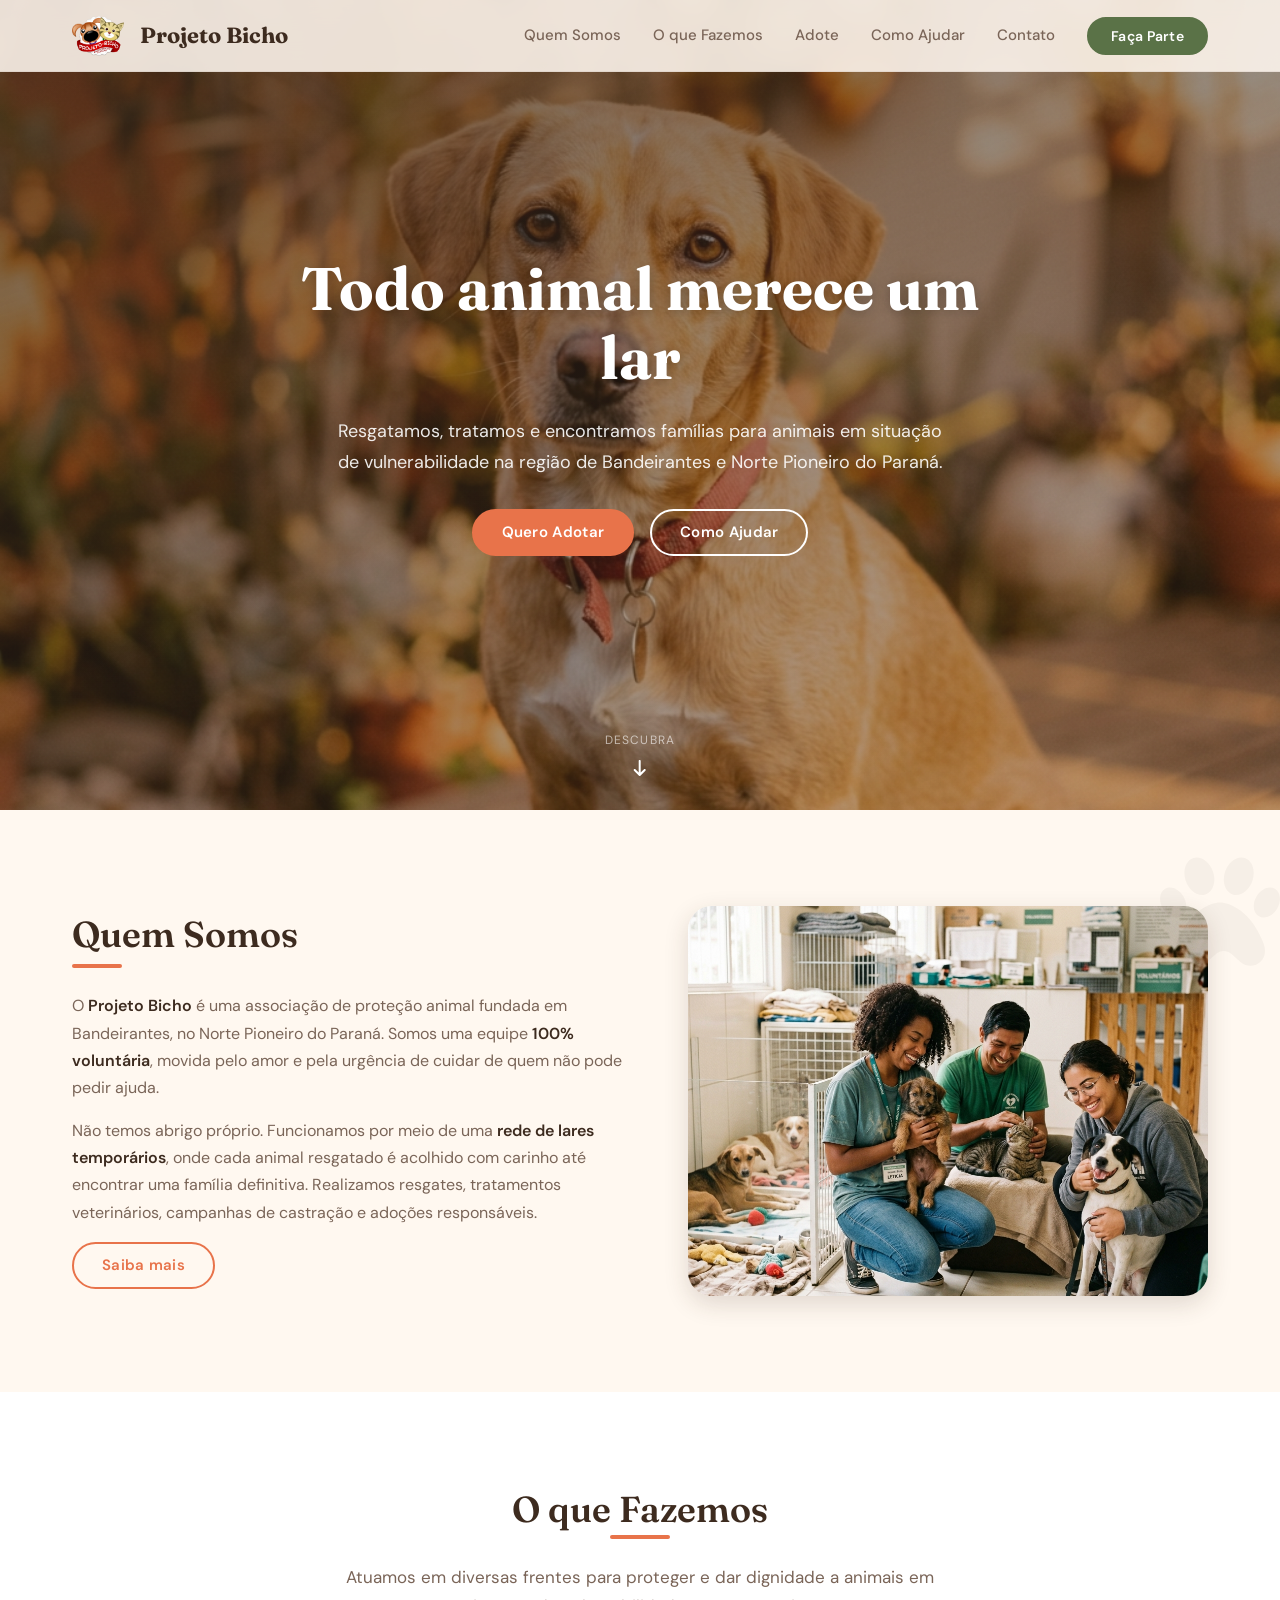
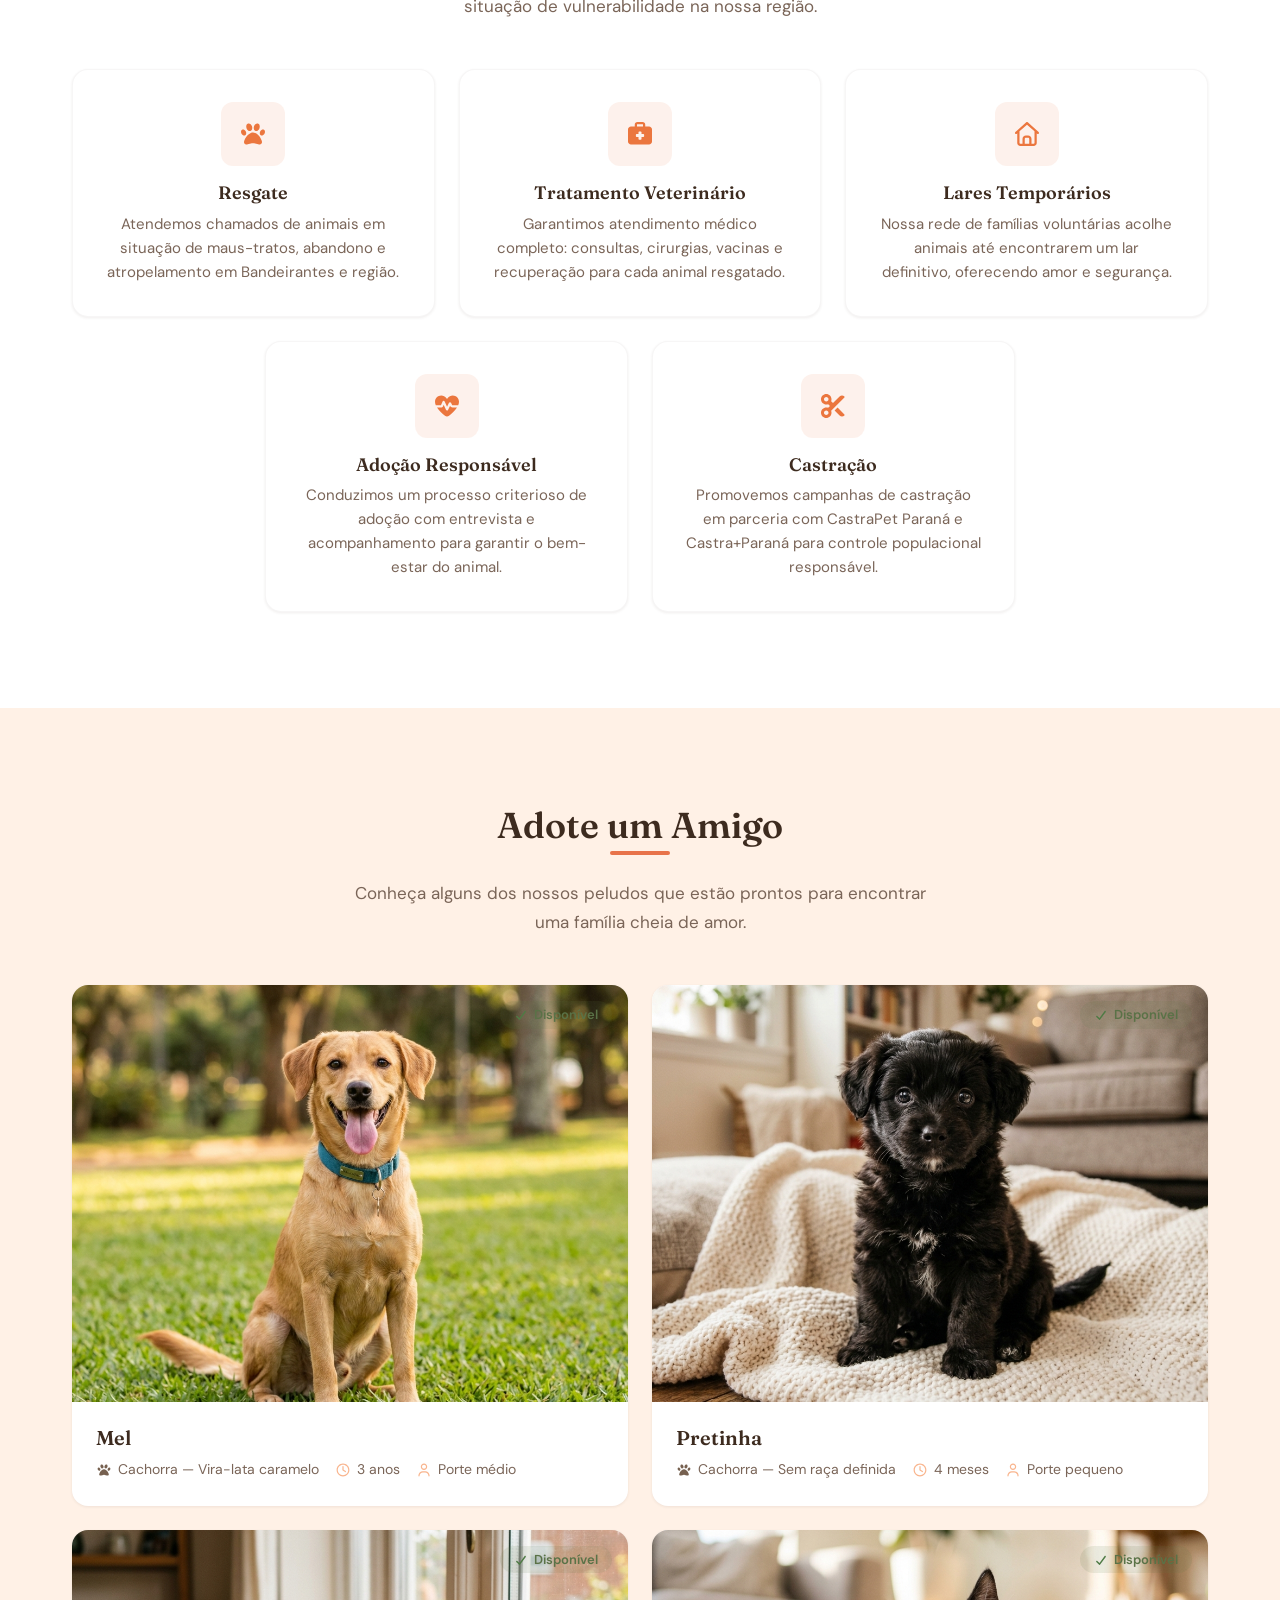
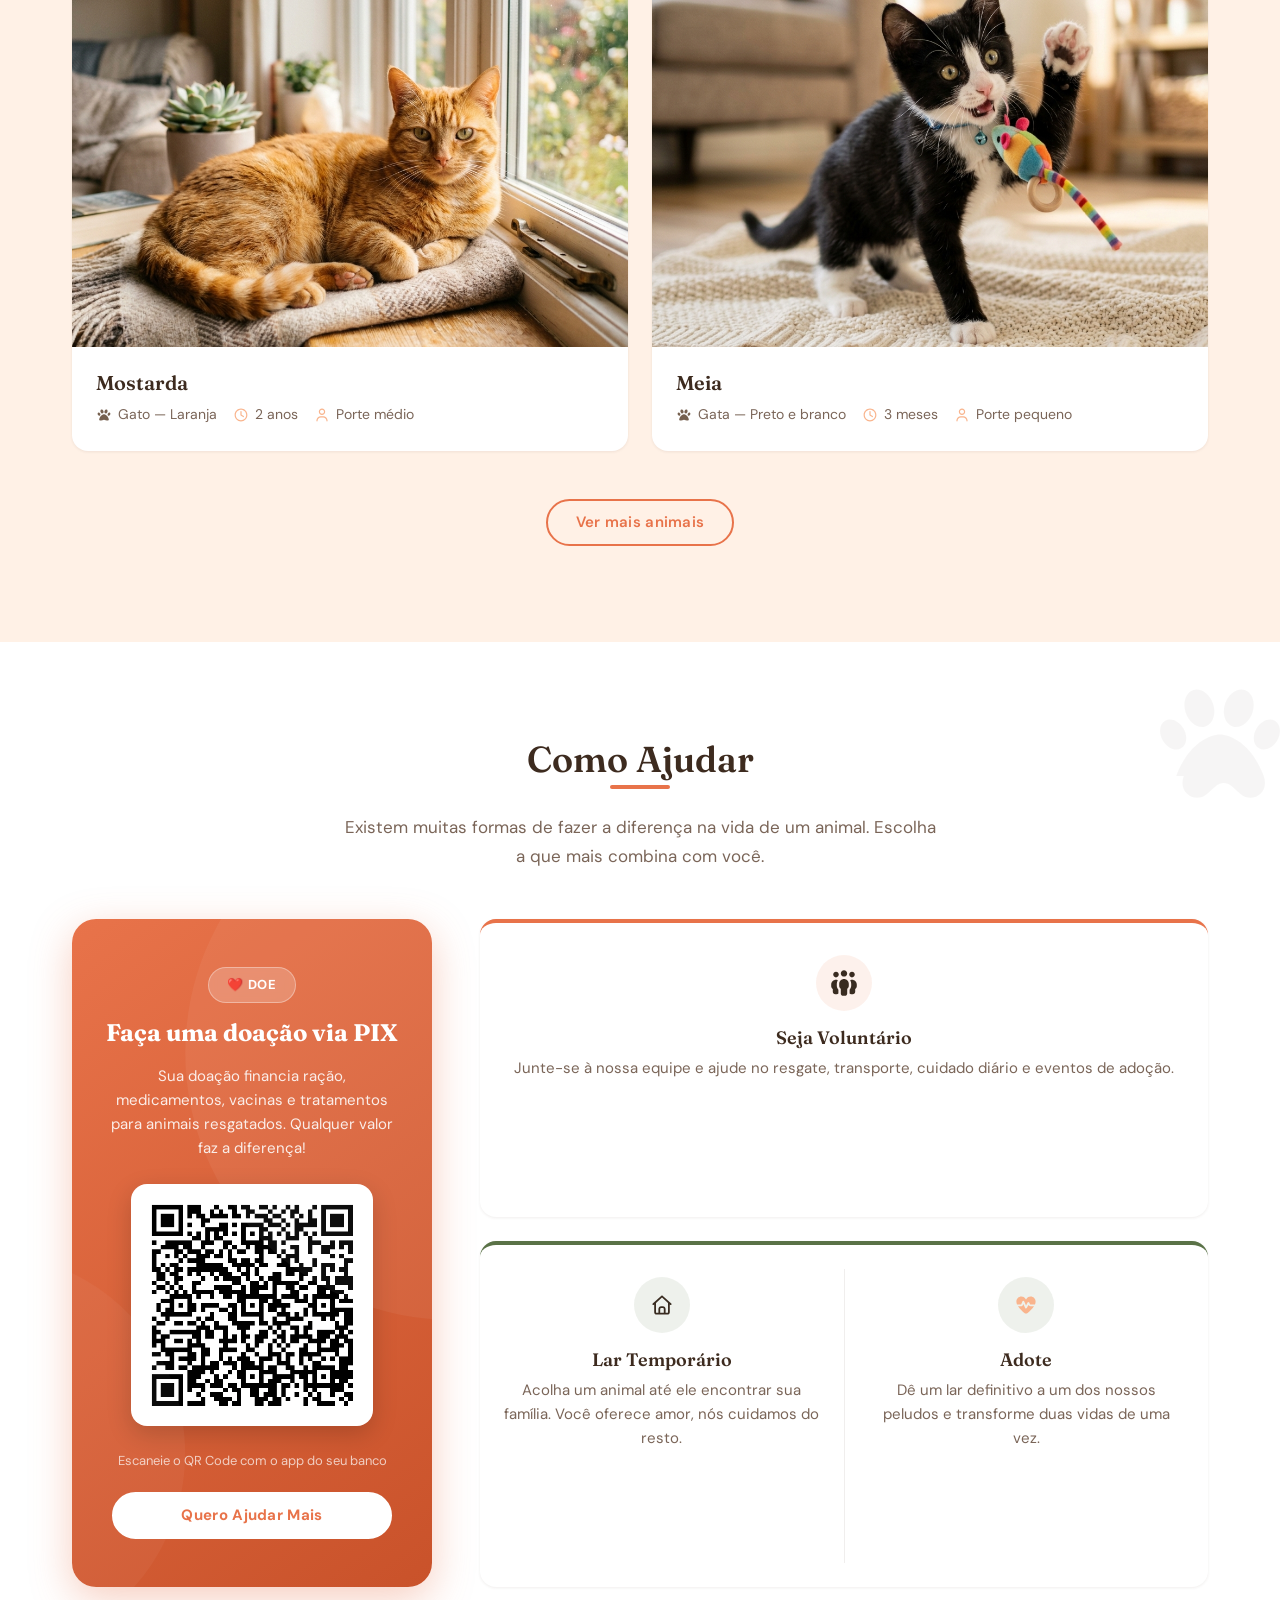
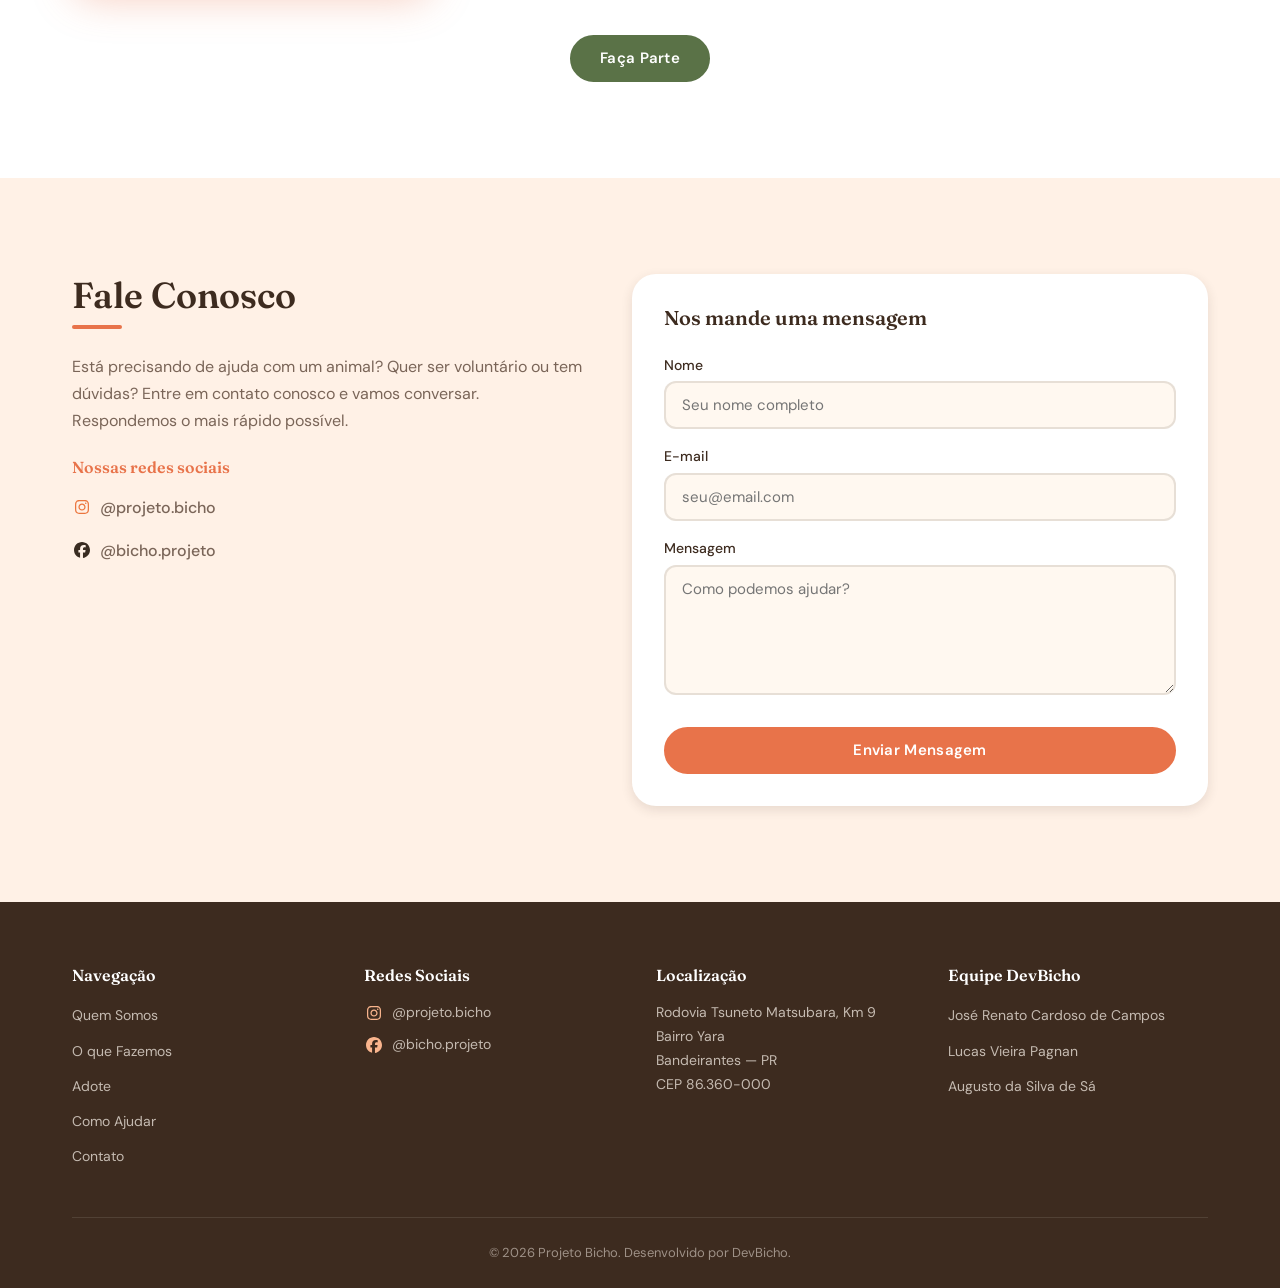
==== index.html @ 3f0e8867 "Subindo o projeto realizado no github pages" ====
<!DOCTYPE html>
<html lang="pt-BR">

<head>
  <meta charset="UTF-8">
  <meta name="viewport" content="width=device-width, initial-scale=1.0">
  <meta name="description"
    content="Projeto Bicho — ONG de proteção animal em Bandeirantes/PR. Resgatamos, tratamos e encontramos lares para animais em situação de vulnerabilidade.">
  <meta name="author" content="DevBicho">
  <meta name="theme-color" content="#E8734A">
  <title>Projeto Bicho — Proteção Animal em Bandeirantes/PR</title>
  <link rel="stylesheet" href="style.css">
</head>

<body>

  <!-- ============================================================
       NAVBAR
       ============================================================ -->
  <header class="navbar" role="banner">
    <div class="container">
      <a href="index.html" class="navbar-logo" aria-label="Projeto Bicho — Página Inicial">
        <img src="img/logoprojbicho.png" alt="Logo Projeto Bicho" style="height: 40px; width: auto; margin-right: 8px;">
        Projeto Bicho
      </a>

      <input type="checkbox" id="nav-toggle" class="navbar-botao-mobile sr-only" aria-label="Abrir menu de navegação">
      <label for="nav-toggle" class="navbar-menu-hamburguer" aria-label="Menu" role="button">
        <span></span>
        <span></span>
        <span></span>
      </label>

      <label for="nav-toggle" class="navbar-fundo-escuro" aria-hidden="true"></label>

      <nav class="navbar-menu" role="navigation" aria-label="Navegação principal">
        <a href="#quem-somos" class="navbar-link">Quem Somos</a>
        <a href="#servicos" class="navbar-link">O que Fazemos</a>
        <a href="#adote" class="navbar-link">Adote</a>
        <a href="#como-ajudar" class="navbar-link">Como Ajudar</a>
        <a href="#contato" class="navbar-link">Contato</a>
        <a href="cadastro.html" class="btn btn--accent navbar-cta">Faça Parte</a>
      </nav>
    </div>
  </header>


  <main>

    <!-- ============================================================
         HERO
         ============================================================ -->
    <section class="hero" aria-label="Apresentação principal">
      <div class="hero-conteudo">
        <h1 class="hero-titulo">Todo animal merece um lar</h1>
        <p class="hero-subtitulo">
          Resgatamos, tratamos e encontramos famílias para animais em situação de vulnerabilidade na região de
          Bandeirantes e Norte Pioneiro do Paraná.
        </p>
        <div class="hero-acoes">
          <a href="#adote" class="btn btn--primary">Quero Adotar</a>
          <a href="#como-ajudar" class="btn btn--outline">Como Ajudar</a>
        </div>
      </div>

      <div class="hero-dica-rolagem" aria-hidden="true">
        <span>Descubra</span>
        <img src="img/icons/arrow-down-solid-full.svg" alt="" class="svg-icon svg-white" aria-hidden="true"
          style="width: 20px; height: 20px;">
      </div>
    </section>


    <!-- ============================================================
         QUEM SOMOS
         ============================================================ -->
    <section id="quem-somos" class="section section--paw-bg">
      <div class="container">
        <div class="quem-somos-grid">
          <div class="quem-somos-texto">
            <h2>Quem Somos</h2>
            <p>
              O <strong>Projeto Bicho</strong> é uma associação de proteção animal fundada em Bandeirantes, no Norte
              Pioneiro do Paraná. Somos uma equipe <strong>100% voluntária</strong>, movida pelo amor e pela urgência de
              cuidar de quem não pode pedir ajuda.
            </p>
            <p>
              Não temos abrigo próprio. Funcionamos por meio de uma <strong>rede de lares temporários</strong>, onde
              cada animal resgatado é acolhido com carinho até encontrar uma família definitiva. Realizamos resgates,
              tratamentos veterinários, campanhas de castração e adoções responsáveis.
            </p>
            <a href="#servicos" class="btn btn--secondary">Saiba mais</a>
          </div>
          <figure class="quem-somos-imagem">
            <img src="img/about.png"
              alt="Voluntários do Projeto Bicho cuidando de animais resgatados em Bandeirantes, Paraná">
          </figure>
        </div>
      </div>
    </section>


    <!-- ============================================================
         O QUE FAZEMOS (SERVIÇOS)
         ============================================================ -->
    <section id="servicos" class="section" style="background: var(--color-surface);">
      <div class="container">
        <div class="section-cabecalho">
          <h2 class="section-titulo">O que Fazemos</h2>
          <p class="section-subtitulo">
            Atuamos em diversas frentes para proteger e dar dignidade a animais em situação de vulnerabilidade na nossa
            região.
          </p>
        </div>

        <div class="servicos-grid">

          <article class="card-servico">
            <div class="card-servico-icone">
              <img src="img/icons/paw-solid-full.svg" alt="" class="svg-icon svg-primary" aria-hidden="true"
                style="width: 30px; height: 30px;">
            </div>
            <h3 class="card-servico-titulo">Resgate</h3>
            <p class="card-servico-descricao">
              Atendemos chamados de animais em situação de maus-tratos, abandono e atropelamento em Bandeirantes e
              região.
            </p>
          </article>

          <article class="card-servico">
            <div class="card-servico-icone">
              <img src="img/icons/briefcase-medical-solid-full.svg" alt="" class="svg-icon svg-primary"
                aria-hidden="true" style="width: 30px; height: 30px;">
            </div>
            <h3 class="card-servico-titulo">Tratamento Veterinário</h3>
            <p class="card-servico-descricao">
              Garantimos atendimento médico completo: consultas, cirurgias, vacinas e recuperação para cada animal
              resgatado.
            </p>
          </article>

          <article class="card-servico">
            <div class="card-servico-icone">
              <img src="img/icons/house-regular-full.svg" alt="" class="svg-icon svg-primary" aria-hidden="true"
                style="width: 30px; height: 30px;">
            </div>
            <h3 class="card-servico-titulo">Lares Temporários</h3>
            <p class="card-servico-descricao">
              Nossa rede de famílias voluntárias acolhe animais até encontrarem um lar definitivo, oferecendo amor e
              segurança.
            </p>
          </article>

          <article class="card-servico">
            <div class="card-servico-icone">
              <img src="img/icons/heart-pulse-solid-full.svg" alt="" class="svg-icon svg-primary" aria-hidden="true"
                style="width: 30px; height: 30px;">
            </div>
            <h3 class="card-servico-titulo">Adoção Responsável</h3>
            <p class="card-servico-descricao">
              Conduzimos um processo criterioso de adoção com entrevista e acompanhamento para garantir o bem-estar do
              animal.
            </p>
          </article>

          <article class="card-servico">
            <div class="card-servico-icone">
              <img src="img/icons/scissors-solid-full.svg" alt="" class="svg-icon svg-primary" aria-hidden="true"
                style="width: 30px; height: 30px;">
            </div>
            <h3 class="card-servico-titulo">Castração</h3>
            <p class="card-servico-descricao">
              Promovemos campanhas de castração em parceria com CastraPet Paraná e Castra+Paraná para controle
              populacional responsável.
            </p>
          </article>

        </div>
      </div>
    </section>


    <!-- ============================================================
         ADOTE (ANIMAIS PARA ADOÇÃO)
         ============================================================ -->
    <section id="adote" class="section section--alt">
      <div class="container">
        <div class="section-cabecalho">
          <h2 class="section-titulo">Adote um Amigo</h2>
          <p class="section-subtitulo">
            Conheça alguns dos nossos peludos que estão prontos para encontrar uma família cheia de amor.
          </p>
        </div>

        <div class="adocao-grid">

          <article class="card-animal">
            <div class="card-animal-imagem">
              <img src="img/animals/dog-1.png"
                alt="Mel, cachorra vira-lata caramelo de porte médio, sorridente e acolhedora">
              <span class="badge badge--success card-animal-badge">
                <img src="img/icons/check-solid-full.svg" alt="" class="svg-icon svg-success" aria-hidden="true"
                  style="width: 14px; height: 14px;">
                Disponível
              </span>
            </div>
            <div class="card-animal-informacoes">
              <h3 class="card-animal-nome">Mel</h3>
              <div class="card-animal-detalhes">
                <span class="card-animal-detalhe">
                  <img src="img/icons/paw-solid-full.svg" alt="" class="svg-icon svg-muted" aria-hidden="true"
                    style="width: 16px; height: 16px;">
                  Cachorra — Vira-lata caramelo
                </span>
                <span class="card-animal-detalhe">
                  <img src="img/icons/clock-regular-full.svg" alt="" class="svg-icon svg-primary-light"
                    aria-hidden="true" style="width: 16px; height: 16px;">
                  3 anos
                </span>
                <span class="card-animal-detalhe">
                  <img src="img/icons/user-regular-full.svg" alt="" class="svg-icon svg-primary-light"
                    aria-hidden="true" style="width: 16px; height: 16px;">
                  Porte médio
                </span>
              </div>
            </div>
          </article>

          <article class="card-animal">
            <div class="card-animal-imagem">
              <img src="img/animals/dog-2.png"
                alt="Pretinha, cachorra filhote de 4 meses, pelagem escura, porte pequeno">
              <span class="badge badge--success card-animal-badge">
                <img src="img/icons/check-solid-full.svg" alt="" class="svg-icon svg-success" aria-hidden="true"
                  style="width: 14px; height: 14px;">
                Disponível
              </span>
            </div>
            <div class="card-animal-informacoes">
              <h3 class="card-animal-nome">Pretinha</h3>
              <div class="card-animal-detalhes">
                <span class="card-animal-detalhe">
                  <img src="img/icons/paw-solid-full.svg" alt="" class="svg-icon svg-muted" aria-hidden="true"
                    style="width: 16px; height: 16px;">
                  Cachorra — Sem raça definida
                </span>
                <span class="card-animal-detalhe">
                  <img src="img/icons/clock-regular-full.svg" alt="" class="svg-icon svg-primary-light"
                    aria-hidden="true" style="width: 16px; height: 16px;">
                  4 meses
                </span>
                <span class="card-animal-detalhe">
                  <img src="img/icons/user-regular-full.svg" alt="" class="svg-icon svg-primary-light"
                    aria-hidden="true" style="width: 16px; height: 16px;">
                  Porte pequeno
                </span>
              </div>
            </div>
          </article>

          <article class="card-animal">
            <div class="card-animal-imagem">
              <img src="img/animals/cat-1.png" alt="Mostarda, gato laranja adulto de 2 anos, relaxado e dócil">
              <span class="badge badge--success card-animal-badge">
                <img src="img/icons/check-solid-full.svg" alt="" class="svg-icon svg-success" aria-hidden="true"
                  style="width: 14px; height: 14px;">
                Disponível
              </span>
            </div>
            <div class="card-animal-informacoes">
              <h3 class="card-animal-nome">Mostarda</h3>
              <div class="card-animal-detalhes">
                <span class="card-animal-detalhe">
                  <img src="img/icons/paw-solid-full.svg" alt="" class="svg-icon svg-muted" aria-hidden="true"
                    style="width: 16px; height: 16px;">
                  Gato — Laranja
                </span>
                <span class="card-animal-detalhe">
                  <img src="img/icons/clock-regular-full.svg" alt="" class="svg-icon svg-primary-light"
                    aria-hidden="true" style="width: 16px; height: 16px;">
                  2 anos
                </span>
                <span class="card-animal-detalhe">
                  <img src="img/icons/user-regular-full.svg" alt="" class="svg-icon svg-primary-light"
                    aria-hidden="true" style="width: 16px; height: 16px;">
                  Porte médio
                </span>
              </div>
            </div>
          </article>

          <article class="card-animal">
            <div class="card-animal-imagem">
              <img src="img/animals/cat-2.png" alt="Meia, gatinha filhote preto e branco de 3 meses, pequena e curiosa">
              <span class="badge badge--success card-animal-badge">
                <img src="img/icons/check-solid-full.svg" alt="" class="svg-icon svg-success" aria-hidden="true"
                  style="width: 14px; height: 14px;">
                Disponível
              </span>
            </div>
            <div class="card-animal-informacoes">
              <h3 class="card-animal-nome">Meia</h3>
              <div class="card-animal-detalhes">
                <span class="card-animal-detalhe">
                  <img src="img/icons/paw-solid-full.svg" alt="" class="svg-icon svg-muted" aria-hidden="true"
                    style="width: 16px; height: 16px;">
                  Gata — Preto e branco
                </span>
                <span class="card-animal-detalhe">
                  <img src="img/icons/clock-regular-full.svg" alt="" class="svg-icon svg-primary-light"
                    aria-hidden="true" style="width: 16px; height: 16px;">
                  3 meses
                </span>
                <span class="card-animal-detalhe">
                  <img src="img/icons/user-regular-full.svg" alt="" class="svg-icon svg-primary-light"
                    aria-hidden="true" style="width: 16px; height: 16px;">
                  Porte pequeno
                </span>
              </div>
            </div>
          </article>

        </div>

        <div class="adocao-cta">
          <a href="#" class="btn btn--secondary">Ver mais animais</a>
        </div>
      </div>
    </section>


    <!-- ============================================================
         COMO AJUDAR
         ============================================================ -->
    <section id="como-ajudar" class="section section--paw-bg" style="background: var(--color-surface);">
      <div class="container">
        <div class="section-cabecalho">
          <h2 class="section-titulo">Como Ajudar</h2>
          <p class="section-subtitulo">
            Existem muitas formas de fazer a diferença na vida de um animal. Escolha a que mais combina com você.
          </p>
        </div>

        <div class="ajuda-layout">

          <!-- DESTAQUE: Doe via PIX -->
          <aside class="ajuda-doacao">
            <div class="ajuda-doacao-badge">❤️ Doe</div>
            <h3 class="ajuda-doacao-titulo">Faça uma doação via PIX</h3>
            <p class="ajuda-doacao-descricao">
              Sua doação financia ração, medicamentos, vacinas e tratamentos para animais resgatados. Qualquer valor faz
              a diferença!
            </p>
            <div class="ajuda-doacao-qr">
              <img src="img/PIX-ProjBicho.png" alt="QR Code PIX Projeto Bicho — escaneie para doar" loading="lazy">
            </div>
            <p class="ajuda-doacao-dica">Escaneie o QR Code com o app do seu banco</p>
            <a href="cadastro.html" class="btn btn--primary ajuda-doacao-btn">Quero Ajudar Mais</a>
          </aside>

          <div class="ajuda-cards">

            <article class="card-ajuda">
              <div class="card-ajuda-icone">
                <img src="img/icons/people-group-solid-full.svg" alt="" class="svg-icon svg-text" aria-hidden="true"
                  style="width: 32px; height: 32px;">
              </div>
              <h3 class="card-ajuda-titulo">Seja Voluntário</h3>
              <p class="card-ajuda-descricao">
                Junte-se à nossa equipe e ajude no resgate, transporte, cuidado diário e eventos de adoção.
              </p>
            </article>

            <article class="card-ajuda card-ajuda--dividido">
              <div class="card-ajuda-item-dividido">
                <div class="card-ajuda-icone card-ajuda-icone--sm">
                  <img src="img/icons/house-regular-full.svg" alt="" class="svg-icon svg-text" aria-hidden="true"
                    style="width: 24px; height: 24px;">
                </div>
                <h3 class="card-ajuda-titulo">Lar Temporário</h3>
                <p class="card-ajuda-descricao">
                  Acolha um animal até ele encontrar sua família. Você oferece amor, nós cuidamos do resto.
                </p>
              </div>
              <div class="card-ajuda-divisor" aria-hidden="true"></div>
              <div class="card-ajuda-item-dividido">
                <div class="card-ajuda-icone card-ajuda-icone--sm card-ajuda-icone--heart">
                  <img src="img/icons/heart-pulse-solid-full.svg" alt="" class="svg-icon svg-primary-light"
                    aria-hidden="true" style="width: 24px; height: 24px;">
                </div>
                <h3 class="card-ajuda-titulo">Adote</h3>
                <p class="card-ajuda-descricao">
                  Dê um lar definitivo a um dos nossos peludos e transforme duas vidas de uma vez.
                </p>
              </div>
            </article>

          </div>
        </div>

        <div class="ajuda-cta">
          <a href="cadastro.html" class="btn btn--accent">Faça Parte</a>
        </div>
      </div>
    </section>


    <!-- ============================================================
         CONTATO
         ============================================================ -->
    <section id="contato" class="section section--alt">
      <div class="container">
        <div class="contato-grid">

          <div class="contato-informacoes">
            <h2>Fale Conosco</h2>
            <p>
              Está precisando de ajuda com um animal? Quer ser voluntário ou tem dúvidas? Entre em contato conosco e
              vamos conversar. Respondemos o mais rápido possível.
            </p>

            <h3 class="contato-titulo-redes">Nossas redes sociais</h3>
            <div class="contato-lista-redes">
              <a href="https://www.instagram.com/projeto.bicho" target="_blank" rel="noopener noreferrer"
                class="contato-link-rede" aria-label="Instagram do Projeto Bicho">
                <img src="img/icons/instagram-brands-solid-full.svg" alt="" class="svg-icon svg-primary"
                  aria-hidden="true" style="width: 20px; height: 20px;">
                @projeto.bicho
              </a>
              <a href="https://www.facebook.com/bicho.projeto" target="_blank" rel="noopener noreferrer"
                class="contato-link-rede" aria-label="Facebook do Projeto Bicho">
                <img src="img/icons/facebook-brands-solid-full.svg" alt="" class="svg-icon svg-text" aria-hidden="true"
                  style="width: 20px; height: 20px;">
                @bicho.projeto
              </a>
            </div>
          </div>

          <div class="contato-wrapper-form">
            <h3 class="contato-titulo-form">Nos mande uma mensagem</h3>
            <form action="#" method="POST" class="contato-form">
              <div class="form-group">
                <label for="contact-name" class="form-label">Nome</label>
                <input type="text" id="contact-name" name="name" class="form-input" required autocomplete="name"
                  placeholder="Seu nome completo">
              </div>
              <div class="form-group">
                <label for="contact-email" class="form-label">E-mail</label>
                <input type="email" id="contact-email" name="email" class="form-input" required autocomplete="email"
                  placeholder="seu@email.com">
              </div>
              <div class="form-group">
                <label for="contact-message" class="form-label">Mensagem</label>
                <textarea id="contact-message" name="message" class="form-textarea" required
                  placeholder="Como podemos ajudar?"></textarea>
              </div>
              <button type="submit" class="btn btn--primary form-submit">Enviar Mensagem</button>
            </form>
          </div>

        </div>
      </div>
    </section>

  </main>


  <!-- ============================================================
       FOOTER
       ============================================================ -->
  <footer class="footer" role="contentinfo">
    <div class="container">
      <div class="footer-grid">

        <div class="footer-coluna">
          <h4 class="footer-titulo-coluna">Navegação</h4>
          <ul class="footer-lista">
            <li><a href="#quem-somos" class="footer-link">Quem Somos</a></li>
            <li><a href="#servicos" class="footer-link">O que Fazemos</a></li>
            <li><a href="#adote" class="footer-link">Adote</a></li>
            <li><a href="#como-ajudar" class="footer-link">Como Ajudar</a></li>
            <li><a href="#contato" class="footer-link">Contato</a></li>
          </ul>
        </div>

        <div class="footer-coluna">
          <h4 class="footer-titulo-coluna">Redes Sociais</h4>
          <div class="footer-lista-redes">
            <a href="https://www.instagram.com/projeto.bicho" target="_blank" rel="noopener noreferrer"
              class="footer-link-rede" aria-label="Instagram do Projeto Bicho">
              <img src="img/icons/instagram-brands-solid-full.svg" alt="" class="svg-icon svg-primary-light"
                aria-hidden="true" style="width: 20px; height: 20px;">
              @projeto.bicho
            </a>
            <a href="https://www.facebook.com/bicho.projeto" target="_blank" rel="noopener noreferrer"
              class="footer-link-rede" aria-label="Facebook do Projeto Bicho">
              <img src="img/icons/facebook-brands-solid-full.svg" alt="" class="svg-icon svg-primary-light"
                aria-hidden="true" style="width: 20px; height: 20px;">
              @bicho.projeto
            </a>
          </div>
        </div>

        <div class="footer-coluna">
          <h4 class="footer-titulo-coluna">Localização</h4>
          <address class="footer-endereco">
            Rodovia Tsuneto Matsubara, Km 9<br>
            Bairro Yara<br>
            Bandeirantes — PR<br>
            CEP 86.360-000
          </address>
        </div>

        <div class="footer-coluna">
          <h4 class="footer-titulo-coluna">Equipe DevBicho</h4>
          <ul class="footer-lista">
            <li><a href="https://joserenatocardoso.github.io/Curriculum-Vitae/" class="footer-link" target="_blank"
                rel="noopener noreferrer">José Renato Cardoso de Campos</a></li>
            <li><a href="https://lucaspagnan01.github.io/atvdfrontend/" class="footer-link" target="_blank"
                rel="noopener noreferrer">Lucas Vieira Pagnan</a></li>
            <li><a href="https://augustoosa.github.io/Atividade_pratica_CV_com_CSS/" class="footer-link" target="_blank"
                rel="noopener noreferrer">Augusto da Silva de Sá</a></li>
          </ul>
        </div>

      </div>

      <div class="footer-base">
        <p class="footer-direitos">
          &copy; 2026 Projeto Bicho. Desenvolvido por DevBicho.
        </p>
      </div>
    </div>
  </footer>

</body>

</html>
---- style.css ----
@import url('https://fonts.googleapis.com/css2?family=DM+Sans:ital,opsz,wght@0,9..40,300;0,9..40,400;0,9..40,500;0,9..40,600;0,9..40,700;1,9..40,400&family=Fraunces:ital,opsz,wght@0,9..144,400;0,9..144,500;0,9..144,600;0,9..144,700;1,9..144,400&display=swap');

/* USEM O PADRÃO ABAIXO PARA ADEQUAÇÃO VISUAL */
:root {
  /* — Cores — */
  --color-primary: #E8734A;
  --color-primary-dark: #D4603A;
  --color-primary-light: #F5A583;
  --color-bg: #FFF8F0;
  --color-bg-alt: #FFF1E6;
  --color-surface: #FFFFFF;
  --color-text: #3D2B1F;
  --color-text-muted: #7A6558;
  --color-accent: #5A7247;
  --color-accent-light: #7A9466;
  --color-success: #5A7247;
  --color-error: #C93C3C;
  --color-warning: #E5A100;
  /* — Sombras — */
  --shadow-sm: 0 1px 3px rgba(61, 43, 31, 0.08);
  --shadow-md: 0 4px 12px rgba(61, 43, 31, 0.12);
  --shadow-lg: 0 8px 24px rgba(61, 43, 31, 0.16);
  /* — Bordas — */
  --radius-sm: 8px;
  --radius-md: 12px;
  --radius-lg: 16px;
  --radius-xl: 24px;
  --radius-full: 9999px;
  /* — Espaçamento (8px grid) — */
  --space-xs: 4px;
  --space-sm: 8px;
  --space-md: 16px;
  --space-lg: 24px;
  --space-xl: 32px;
  --space-2xl: 48px;
  --space-3xl: 64px;
  --space-4xl: 96px;
  /* — Tipografia — */
  --font-heading: 'Fraunces', Georgia, 'Times New Roman', serif;
  --font-body: 'DM Sans', 'Segoe UI', Tahoma, sans-serif;
  /* — Transições — */
  --transition-fast: 0.2s ease;
  --transition-base: 0.3s ease;
  --transition-slow: 0.5s ease;
  /* — Altura da barra — */
  --navbar-height: 72px;
  accent-color: var(--color-primary);
}

*,
*::before,
*::after {
  box-sizing: border-box;
  margin: 0;
  padding: 0;
}

html {
  scroll-behavior: smooth;
  scroll-padding-top: var(--navbar-height);
  -webkit-text-size-adjust: 100%;
}

body {
  font-family: var(--font-body);
  font-size: 16px;
  line-height: 1.7;
  color: var(--color-text);
  background-color: var(--color-bg);
  overflow-x: hidden;
}

img {
  display: block;
  max-width: 100%;
  height: auto;
}

ul,
ol {
  list-style: none;
}

a {
  color: inherit;
  text-decoration: none;
  transition: color var(--transition-fast);
}

a:focus-visible {
  outline: 3px solid var(--color-primary);
  outline-offset: 3px;
  border-radius: var(--radius-sm);
}

button,
input,
select,
textarea {
  font-family: inherit;
  font-size: inherit;
  color: inherit;
}

h1,
h2,
h3,
h4,
h5,
h6 {
  font-family: var(--font-heading);
  font-weight: 600;
  line-height: 1.2;
  color: var(--color-text);
}

h1 {
  font-size: 2.25rem;
}

h2 {
  font-size: 1.875rem;
}

h3 {
  font-size: 1.375rem;
}

h4 {
  font-size: 1.125rem;
}

p {
  margin-bottom: var(--space-md);
  color: var(--color-text-muted);
}

p:last-child {
  margin-bottom: 0;
}

strong {
  font-weight: 600;
  color: var(--color-text);
}

.container {
  width: 100%;
  max-width: 1200px;
  margin-inline: auto;
  padding-inline: var(--space-md);
}

.section {
  padding: var(--space-3xl) 0;
}

.section--alt {
  background-color: var(--color-bg-alt);
}

.section-cabecalho {
  text-align: center;
  margin-bottom: var(--space-2xl);
}

.section-titulo {
  position: relative;
  display: inline-block;
  margin-bottom: var(--space-sm);
}

.section-titulo::after {
  content: '';
  position: absolute;
  bottom: -8px;
  left: 50%;
  transform: translateX(-50%);
  width: 60px;
  height: 4px;
  background: var(--color-primary);
  border-radius: var(--radius-full);
}

.section-subtitulo {
  max-width: 600px;
  margin-inline: auto;
  margin-top: var(--space-lg);
  font-size: 1.0625rem;
}

.btn {
  display: inline-flex;
  align-items: center;
  justify-content: center;
  gap: var(--space-sm);
  padding: 14px 28px;
  font-family: var(--font-body);
  font-weight: 600;
  font-size: 0.9375rem;
  letter-spacing: 0.02em;
  border: 2px solid transparent;
  border-radius: var(--radius-full);
  cursor: pointer;
  transition: all var(--transition-base);
  text-align: center;
  line-height: 1;
}

.btn:focus-visible {
  outline: 3px solid var(--color-primary);
  outline-offset: 3px;
}

.btn--primary {
  background: var(--color-primary);
  color: #FFFFFF;
  border-color: var(--color-primary);
}

.btn--primary:hover {
  background: var(--color-primary-dark);
  border-color: var(--color-primary-dark);
  transform: translateY(-2px);
  box-shadow: var(--shadow-md);
}

.btn--outline {
  background: transparent;
  color: #FFFFFF;
  border-color: #FFFFFF;
}

.btn--outline:hover {
  background: rgba(255, 255, 255, 0.15);
  transform: translateY(-2px);
}

.btn--secondary {
  background: transparent;
  color: var(--color-primary);
  border-color: var(--color-primary);
}

.btn--secondary:hover {
  background: var(--color-primary);
  color: #FFFFFF;
  transform: translateY(-2px);
  box-shadow: var(--shadow-md);
}

.btn--accent {
  background: var(--color-accent);
  color: #FFFFFF;
  border-color: var(--color-accent);
}

.btn--accent:hover {
  background: var(--color-accent-light);
  border-color: var(--color-accent-light);
  transform: translateY(-2px);
  box-shadow: var(--shadow-md);
}

.card {
  background: var(--color-surface);
  border-radius: var(--radius-lg);
  box-shadow: var(--shadow-sm);
  overflow: hidden;
  transition: transform var(--transition-base), box-shadow var(--transition-base);
}

.card:hover {
  transform: translateY(-4px);
  box-shadow: var(--shadow-lg);
}

.badge {
  display: inline-flex;
  align-items: center;
  gap: 6px;
  padding: 4px 14px;
  font-size: 0.8125rem;
  font-weight: 600;
  border-radius: var(--radius-full);
  line-height: 1.5;
}

.badge--success {
  background: rgba(90, 114, 71, 0.12);
  color: var(--color-accent);
}

.navbar {
  position: fixed;
  top: 0;
  left: 0;
  width: 100%;
  height: var(--navbar-height);
  z-index: 1000;
  background: rgba(255, 248, 240, 0.88);
  backdrop-filter: blur(16px);
  -webkit-backdrop-filter: blur(16px);
  border-bottom: 1px solid rgba(61, 43, 31, 0.06);
  transition: box-shadow var(--transition-base);
}

.navbar .container {
  display: flex;
  align-items: center;
  justify-content: space-between;
  height: 100%;
}

.navbar-logo {
  display: flex;
  align-items: center;
  gap: var(--space-sm);
  font-family: var(--font-heading);
  font-weight: 700;
  font-size: 1.375rem;
  color: var(--color-text);
  z-index: 1010;
}

.navbar-logo svg {
  width: 32px;
  height: 32px;
  fill: var(--color-primary);
  flex-shrink: 0;
}

.navbar-menu {
  display: flex;
  align-items: center;
  gap: var(--space-xl);
}

.navbar-link {
  position: relative;
  font-size: 0.9375rem;
  font-weight: 500;
  color: var(--color-text-muted);
  transition: color var(--transition-fast);
}

.navbar-link:hover {
  color: var(--color-text);
}

.navbar-cta {
  padding: 10px 22px;
  font-size: 0.875rem;
}

.navbar-botao-mobile {
  display: none;
}

.navbar-menu-hamburguer {
  display: none;
  flex-direction: column;
  justify-content: center;
  align-items: center;
  gap: 5px;
  width: 36px;
  height: 36px;
  cursor: pointer;
  z-index: 1010;
  border-radius: var(--radius-sm);
  transition: background var(--transition-fast);
}

.navbar-menu-hamburguer:hover {
  background: rgba(61, 43, 31, 0.06);
}

.navbar-menu-hamburguer span {
  display: block;
  width: 22px;
  height: 2px;
  background: var(--color-text);
  border-radius: var(--radius-full);
  transition: all var(--transition-base);
  transform-origin: center;
}

.navbar-botao-mobile:checked~.navbar-menu-hamburguer span:nth-child(1) {
  transform: translateY(7px) rotate(45deg);
}

.navbar-botao-mobile:checked~.navbar-menu-hamburguer span:nth-child(2) {
  opacity: 0;
  transform: scaleX(0);
}

.navbar-botao-mobile:checked~.navbar-menu-hamburguer span:nth-child(3) {
  transform: translateY(-7px) rotate(-45deg);
}

.hero {
  position: relative;
  min-height: 90vh;
  display: flex;
  align-items: center;
  justify-content: center;
  background: url('img/hero.png') center 15%/cover no-repeat;
  margin-top: 0;
  overflow: hidden;
}

.hero::before {
  content: '';
  position: absolute;
  inset: 0;
  background: linear-gradient(160deg,
      rgba(61, 43, 31, 0.78) 0%,
      rgba(61, 43, 31, 0.55) 40%,
      rgba(61, 43, 31, 0.35) 100%);
  z-index: 1;
}

.hero-conteudo {
  position: relative;
  z-index: 2;
  text-align: center;
  max-width: 780px;
  padding: var(--space-4xl) var(--space-md);
}

.hero-titulo {
  font-family: var(--font-heading);
  font-size: 2.5rem;
  font-weight: 700;
  color: #FFFFFF;
  margin-bottom: var(--space-lg);
  line-height: 1.15;
  text-shadow: 0 2px 12px rgba(0, 0, 0, 0.25);
}

.hero-subtitulo {
  font-size: 1.0625rem;
  color: rgba(255, 255, 255, 0.9);
  margin-bottom: var(--space-xl);
  line-height: 1.7;
  max-width: 620px;
  margin-inline: auto;
}

.hero-acoes {
  display: flex;
  flex-wrap: wrap;
  gap: var(--space-md);
  justify-content: center;
}

.hero-dica-rolagem {
  position: absolute;
  bottom: var(--space-xl);
  left: 50%;
  transform: translateX(-50%);
  z-index: 2;
  display: flex;
  flex-direction: column;
  align-items: center;
  gap: var(--space-sm);
  color: rgba(255, 255, 255, 0.6);
  font-size: 0.75rem;
  letter-spacing: 0.1em;
  text-transform: uppercase;
}

.hero-dica-rolagem svg {
  width: 20px;
  height: 20px;
  animation: hero-bounce 2s ease-in-out infinite;
}

@keyframes hero-bounce {

  0%,
  100% {
    transform: translateY(0);
  }

  50% {
    transform: translateY(6px);
  }
}

.quem-somos-grid {
  display: flex;
  flex-direction: column;
  gap: var(--space-2xl);
  align-items: center;
}

.quem-somos-texto {
  max-width: 560px;
}

.quem-somos-texto h2 {
  margin-bottom: var(--space-lg);
  position: relative;
}

.quem-somos-texto h2::after {
  content: '';
  display: block;
  width: 50px;
  height: 4px;
  background: var(--color-primary);
  border-radius: var(--radius-full);
  margin-top: var(--space-sm);
}

.quem-somos-texto p {
  margin-bottom: var(--space-md);
}

.quem-somos-imagem {
  border-radius: var(--radius-xl);
  overflow: hidden;
  box-shadow: var(--shadow-lg);
  max-width: 520px;
  width: 100%;
}

.quem-somos-imagem img {
  width: 100%;
  height: auto;
  object-fit: cover;
  aspect-ratio: 4 / 3;
}

.servicos-grid {
  display: grid;
  grid-template-columns: 1fr;
  gap: var(--space-lg);
}

.card-servico {
  background: var(--color-surface);
  border-radius: var(--radius-lg);
  padding: var(--space-xl);
  text-align: center;
  box-shadow: var(--shadow-sm);
  border: 1px solid rgba(61, 43, 31, 0.04);
  transition: transform var(--transition-base), box-shadow var(--transition-base);
}

.card-servico:hover {
  transform: translateY(-6px);
  box-shadow: var(--shadow-lg);
}

.card-servico-icone {
  display: inline-flex;
  align-items: center;
  justify-content: center;
  width: 64px;
  height: 64px;
  border-radius: var(--radius-md);
  background: rgba(232, 115, 74, 0.1);
  margin-bottom: var(--space-md);
}

.card-servico-icone svg {
  width: 30px;
  height: 30px;
  fill: var(--color-primary);
}

.card-servico-titulo {
  font-family: var(--font-heading);
  font-size: 1.125rem;
  font-weight: 600;
  margin-bottom: var(--space-sm);
}

.card-servico-descricao {
  font-size: 0.9375rem;
  color: var(--color-text-muted);
  line-height: 1.6;
}

.adocao-grid {
  display: grid;
  grid-template-columns: 1fr;
  gap: var(--space-lg);
}

.card-animal {
  background: var(--color-surface);
  border-radius: var(--radius-lg);
  overflow: hidden;
  box-shadow: var(--shadow-sm);
  transition: transform var(--transition-base), box-shadow var(--transition-base);
}

.card-animal:hover {
  transform: translateY(-4px);
  box-shadow: var(--shadow-lg);
}

.card-animal-imagem {
  position: relative;
  aspect-ratio: 4 / 3;
  overflow: hidden;
}

.card-animal-imagem img {
  width: 100%;
  height: 100%;
  object-fit: cover;
  transition: transform var(--transition-slow);
}

.card-animal:hover .card-animal-imagem img {
  transform: scale(1.05);
}

.card-animal-badge {
  position: absolute;
  top: var(--space-md);
  right: var(--space-md);
}

.card-animal-informacoes {
  padding: var(--space-lg);
}

.card-animal-nome {
  font-family: var(--font-heading);
  font-size: 1.25rem;
  font-weight: 600;
  margin-bottom: var(--space-sm);
}

.card-animal-detalhes {
  display: flex;
  flex-wrap: wrap;
  gap: var(--space-sm) var(--space-md);
  margin-bottom: 0;
}

.card-animal-detalhe {
  display: inline-flex;
  align-items: center;
  gap: 6px;
  font-size: 0.875rem;
  color: var(--color-text-muted);
}

.card-animal-detalhe svg {
  width: 16px;
  height: 16px;
  fill: var(--color-primary-light);
  flex-shrink: 0;
}

.adocao-cta {
  text-align: center;
  margin-top: var(--space-2xl);
}

.ajuda-layout {
  display: grid;
  grid-template-columns: 1fr;
  gap: var(--space-xl);
  align-items: start;
}

.ajuda-doacao {
  background: linear-gradient(145deg, var(--color-primary) 0%, #c9522a 100%);
  border-radius: var(--radius-xl);
  padding: var(--space-2xl) var(--space-xl);
  text-align: center;
  color: #fff;
  box-shadow: 0 12px 40px rgba(232, 115, 74, 0.35);
  display: flex;
  flex-direction: column;
  align-items: center;
  gap: var(--space-md);
  position: relative;
  overflow: hidden;
}

.ajuda-doacao::before {
  content: '';
  position: absolute;
  inset: 0;
  background: url('data:image/svg+xml,<svg xmlns="http://www.w3.org/2000/svg" viewBox="0 0 200 200"><circle cx="160" cy="40" r="80" fill="rgba(255,255,255,0.05)"/><circle cx="20" cy="160" r="60" fill="rgba(255,255,255,0.04)"/></svg>') no-repeat center/cover;
  pointer-events: none;
}

.ajuda-doacao-badge {
  display: inline-flex;
  align-items: center;
  gap: 6px;
  background: rgba(255, 255, 255, 0.2);
  border: 1px solid rgba(255, 255, 255, 0.35);
  border-radius: var(--radius-full);
  padding: 6px 18px;
  font-size: 0.8125rem;
  font-weight: 700;
  letter-spacing: 0.05em;
  text-transform: uppercase;
  backdrop-filter: blur(4px);
}

.ajuda-doacao-titulo {
  font-family: var(--font-heading);
  font-size: 1.5rem;
  font-weight: 700;
  color: #fff;
  margin: 0;
  line-height: 1.2;
}

.ajuda-doacao-descricao {
  font-size: 0.9375rem;
  color: rgba(255, 255, 255, 0.88);
  line-height: 1.6;
  max-width: 320px;
  margin: 0;
}

.ajuda-doacao-qr {
  background: #fff;
  border-radius: var(--radius-lg);
  padding: var(--space-md);
  box-shadow: 0 8px 24px rgba(0, 0, 0, 0.18);
  display: inline-flex;
  align-items: center;
  justify-content: center;
  margin: var(--space-sm) 0;
}

.ajuda-doacao-qr img {
  width: 180px;
  height: 180px;
  object-fit: contain;
  display: block;
}

.ajuda-doacao-dica {
  font-size: 0.8125rem;
  color: rgba(255, 255, 255, 0.7);
  margin: 0;
}

.ajuda-doacao-btn {
  background: #fff !important;
  color: var(--color-primary) !important;
  border-color: #fff !important;
  font-weight: 700;
  margin-top: var(--space-xs);
  width: 100%;
  max-width: 280px;
}

.ajuda-doacao-btn:hover {
  background: rgba(255, 255, 255, 0.9) !important;
  transform: translateY(-2px);
  box-shadow: 0 6px 20px rgba(0, 0, 0, 0.15);
}

.ajuda-cards {
  display: grid;
  grid-template-columns: 1fr;
  gap: var(--space-lg);
  align-items: stretch;
}

.ajuda-cards .card-ajuda {
  height: 100%;
  box-sizing: border-box;
}

.card-ajuda {
  background: var(--color-surface);
  border-radius: var(--radius-lg);
  padding: var(--space-xl) var(--space-lg);
  text-align: center;
  box-shadow: var(--shadow-sm);
  border-top: 4px solid var(--color-primary);
  transition: transform var(--transition-base), box-shadow var(--transition-base);
}

.card-ajuda:hover {
  transform: translateY(-4px);
  box-shadow: var(--shadow-lg);
}

.card-ajuda:nth-child(2) {
  border-top-color: var(--color-accent);
}

.card-ajuda--dividido {
  display: flex;
  flex-direction: column;
  gap: 0;
  padding: 0;
  text-align: center;
  border-top-color: var(--color-primary-light);
}

.card-ajuda--dividido:hover {
  transform: translateY(-4px);
}

.card-ajuda-item-dividido {
  flex: 1;
  padding: var(--space-xl) var(--space-lg);
  display: flex;
  flex-direction: column;
  align-items: center;
}

.card-ajuda-divisor {
  height: 1px;
  width: calc(100% - var(--space-2xl));
  margin: 0 auto;
  background: rgba(61, 43, 31, 0.08);
}

.card-ajuda-icone--sm {
  width: 48px;
  height: 48px;
}

.card-ajuda-icone--sm svg {
  width: 22px;
  height: 22px;
}

.card-ajuda-icone--heart {
  background: rgba(245, 165, 131, 0.15);
}

.card-ajuda-icone {
  display: inline-flex;
  align-items: center;
  justify-content: center;
  width: 56px;
  height: 56px;
  border-radius: 50%;
  background: rgba(232, 115, 74, 0.1);
  margin-bottom: var(--space-md);
}

.card-ajuda:nth-child(2) .card-ajuda-icone {
  background: rgba(90, 114, 71, 0.1);
}

.card-ajuda-icone svg {
  width: 26px;
  height: 26px;
  fill: var(--color-primary);
}

.card-ajuda:nth-child(2) .card-ajuda-icone svg {
  fill: var(--color-accent);
}

.card-ajuda-titulo {
  font-family: var(--font-heading);
  font-size: 1.125rem;
  font-weight: 600;
  margin-bottom: var(--space-sm);
}

.card-ajuda-descricao {
  font-size: 0.9375rem;
  color: var(--color-text-muted);
  line-height: 1.6;
}

.ajuda-cta {
  text-align: center;
  margin-top: var(--space-2xl);
}

.contato-grid {
  display: flex;
  flex-direction: column;
  gap: var(--space-2xl);
}

.contato-informacoes h2 {
  margin-bottom: var(--space-lg);
  position: relative;
}

.contato-informacoes h2::after {
  content: '';
  display: block;
  width: 50px;
  height: 4px;
  background: var(--color-primary);
  border-radius: var(--radius-full);
  margin-top: var(--space-sm);
}

.contato-informacoes>p {
  margin-bottom: var(--space-lg);
}

.contato-titulo-redes {
  font-family: var(--font-heading);
  font-size: 1rem;
  font-weight: 600;
  margin-bottom: var(--space-md);
  color: var(--color-primary);
}

.contato-lista-redes {
  display: flex;
  flex-direction: column;
  gap: var(--space-md);
}

.contato-link-rede {
  display: inline-flex;
  align-items: center;
  gap: var(--space-sm);
  font-weight: 500;
  color: var(--color-text-muted);
  transition: color var(--transition-fast);
}

.contato-link-rede:hover {
  color: var(--color-primary);
}

.contato-link-rede svg {
  width: 22px;
  height: 22px;
  fill: var(--color-primary);
  flex-shrink: 0;
}

.contato-wrapper-form {
  background: var(--color-surface);
  border-radius: var(--radius-xl);
  padding: var(--space-xl);
  box-shadow: var(--shadow-md);
}

.contato-titulo-form {
  font-family: var(--font-heading);
  font-size: 1.25rem;
  font-weight: 600;
  margin-bottom: var(--space-lg);
}

.form-group {
  margin-bottom: var(--space-md);
}

.form-label {
  display: block;
  font-size: 0.875rem;
  font-weight: 500;
  color: var(--color-text);
  margin-bottom: var(--space-xs);
}

.form-input,
.form-textarea {
  width: 100%;
  padding: 12px 16px;
  border: 2px solid rgba(61, 43, 31, 0.12);
  border-radius: var(--radius-md);
  background: var(--color-bg);
  color: var(--color-text);
  font-size: 0.9375rem;
  transition: border-color var(--transition-fast), box-shadow var(--transition-fast);
}

.form-input:focus,
.form-textarea:focus {
  outline: none;
  border-color: var(--color-primary);
  box-shadow: 0 0 0 4px rgba(232, 115, 74, 0.12);
}

.form-textarea {
  resize: vertical;
  min-height: 130px;
}

.form-submit {
  width: 100%;
  margin-top: var(--space-sm);
}

.footer {
  background: var(--color-text);
  color: rgba(255, 248, 240, 0.85);
  padding: var(--space-3xl) 0 var(--space-lg);
}

.footer-grid {
  display: grid;
  grid-template-columns: 1fr;
  gap: var(--space-xl);
  margin-bottom: var(--space-2xl);
}

.footer-titulo-coluna {
  font-family: var(--font-heading);
  font-size: 1rem;
  font-weight: 600;
  color: #FFFFFF;
  margin-bottom: var(--space-md);
}

.footer-lista {
  display: flex;
  flex-direction: column;
  gap: var(--space-sm);
}

.footer-link {
  font-size: 0.875rem;
  color: rgba(255, 248, 240, 0.7);
  transition: color var(--transition-fast);
}

.footer-link:hover {
  color: var(--color-primary-light);
}

.footer-lista-redes {
  display: flex;
  flex-direction: column;
  gap: var(--space-sm);
}

.footer-link-rede {
  display: inline-flex;
  align-items: center;
  gap: var(--space-sm);
  font-size: 0.875rem;
  color: rgba(255, 248, 240, 0.7);
  transition: color var(--transition-fast);
}

.footer-link-rede:hover {
  color: var(--color-primary-light);
}

.footer-link-rede svg {
  width: 18px;
  height: 18px;
  fill: var(--color-primary-light);
  flex-shrink: 0;
}

.footer-endereco {
  font-style: normal;
  font-size: 0.875rem;
  line-height: 1.7;
  color: rgba(255, 248, 240, 0.7);
}

.footer-base {
  border-top: 1px solid rgba(255, 248, 240, 0.1);
  padding-top: var(--space-lg);
  text-align: center;
}

.footer-direitos {
  font-size: 0.8125rem;
  color: rgba(255, 248, 240, 0.5);
  margin: 0;
}

@media (min-width: 768px) {

  h1 {
    font-size: 2.75rem;
  }

  h2 {
    font-size: 2.125rem;
  }

  .hero-titulo {
    font-size: 3.25rem;
  }

  .hero-subtitulo {
    font-size: 1.125rem;
  }

  .quem-somos-grid {
    flex-direction: row;
    gap: var(--space-3xl);
  }

  .quem-somos-texto {
    flex: 1;
  }

  .quem-somos-imagem {
    flex: 1;
  }

  .servicos-grid {
    grid-template-columns: repeat(2, 1fr);
  }

  .adocao-grid {
    grid-template-columns: repeat(2, 1fr);
  }

  .ajuda-layout {
    grid-template-columns: 1fr 1fr;
  }

  .ajuda-cards {
    grid-template-columns: 1fr;
  }

  .card-ajuda--dividido {
    flex-direction: row;
    align-items: stretch;
  }

  .card-ajuda-divisor {
    width: 1px;
    height: auto;
    margin: var(--space-lg) 0;
  }

  .ajuda-doacao-qr img {
    width: 200px;
    height: 200px;
  }

  .contato-grid {
    flex-direction: row;
    align-items: flex-start;
  }

  .contato-informacoes {
    flex: 1;
  }

  .contato-wrapper-form {
    flex: 1;
  }

  .footer-grid {
    grid-template-columns: repeat(2, 1fr);
  }
}

@media (min-width: 1024px) {

  h1 {
    font-size: 3rem;
  }

  h2 {
    font-size: 2.25rem;
  }

  .container {
    padding-inline: var(--space-xl);
  }

  .section {
    padding: var(--space-4xl) 0;
  }

  .hero-titulo {
    font-size: 3.75rem;
  }

  .navbar-menu-hamburguer {
    display: none;
  }

  .navbar-menu {
    display: flex;
  }

  .servicos-grid {
    grid-template-columns: repeat(6, 1fr);
  }

  .servicos-grid .card-servico:nth-child(1) {
    grid-column: 1 / span 2;
  }

  .servicos-grid .card-servico:nth-child(2) {
    grid-column: 3 / span 2;
  }

  .servicos-grid .card-servico:nth-child(3) {
    grid-column: 5 / span 2;
  }

  .servicos-grid .card-servico:nth-child(4) {
    grid-column: 2 / span 2;
  }

  .servicos-grid .card-servico:nth-child(5) {
    grid-column: 4 / span 2;
  }

  .ajuda-layout {
    grid-template-columns: 360px 1fr;
    gap: var(--space-2xl);
    align-items: stretch;
  }

  .ajuda-doacao {
    position: sticky;
    top: calc(var(--navbar-height) + var(--space-md));
  }

  .ajuda-cards {
    grid-template-columns: 1fr;
  }

  .ajuda-doacao-qr img {
    width: 210px;
    height: 210px;
  }

  .footer-grid {
    grid-template-columns: repeat(4, 1fr);
  }
}

@media (max-width: 1023px) {
  .navbar-menu-hamburguer {
    display: flex;
  }

  .navbar-menu {
    position: fixed;
    top: 0;
    right: 0;
    width: 280px;
    height: 100vh;
    height: 100dvh;
    flex-direction: column;
    align-items: flex-start;
    gap: var(--space-sm);
    background: var(--color-bg);
    padding: calc(var(--navbar-height) + var(--space-lg)) var(--space-xl) var(--space-xl);
    box-shadow: -8px 0 24px rgba(61, 43, 31, 0.12);
    transform: translateX(100%);
    transition: transform var(--transition-base);
  }

  .navbar-botao-mobile:checked~.navbar-menu {
    transform: translateX(0);
  }

  .navbar-link {
    font-size: 1.0625rem;
    padding: var(--space-sm) 0;
    width: 100%;
  }

  .navbar-cta {
    margin-top: var(--space-md);
    width: 100%;
    text-align: center;
  }

  .navbar-botao-mobile:checked~.navbar-fundo-escuro {
    opacity: 1;
    visibility: visible;
  }
}

.navbar-fundo-escuro {
  position: fixed;
  inset: 0;
  background: rgba(61, 43, 31, 0.3);
  z-index: 999;
  opacity: 0;
  visibility: hidden;
  transition: opacity var(--transition-base), visibility var(--transition-base);
}

@media (min-width: 1024px) {
  .navbar-fundo-escuro {
    display: none;
  }
}

.sr-only {
  position: absolute;
  width: 1px;
  height: 1px;
  padding: 0;
  margin: -1px;
  overflow: hidden;
  clip: rect(0, 0, 0, 0);
  white-space: nowrap;
  border: 0;
}

.section--paw-bg {
  position: relative;
}

.section--paw-bg::before {
  content: '';
  position: absolute;
  top: 40px;
  right: 0;
  width: 120px;
  height: 120px;
  opacity: 0.04;
  background-image: url("data:image/svg+xml,%3Csvg xmlns='http://www.w3.org/2000/svg' viewBox='0 0 512 512'%3E%3Cpath fill='%233D2B1F' d='M226.5 92.9c14.3 42.9-.3 86.2-32.6 96.8s-70.1-15.6-84.4-58.5s.3-86.2 32.6-96.8s70.1 15.6 84.4 58.5zM100.4 198.6c18.9 32.4 14.3 70.1-10.2 84.1s-59.7-.9-78.5-33.3S-2.7 179.3 21.8 165.3s59.7 .9 78.5 33.3zM69.2 401.2C121.6 259.9 214.7 224 256 224s134.4 35.9 186.8 177.2c3.6 9.7 5.2 20.1 5.2 30.5v.1c0 34.5-27.9 62.2-62.2 62.2c-15.2 0-29.8-5.5-41.2-15.4l-42.3-36.6c-8.5-7.4-19.3-11.4-30.4-11.4s-21.9 4-30.4 11.4l-42.3 36.6c-11.4 9.9-26 15.4-41.2 15.4C123.9 494 96 466.3 96 431.8v-.1c0-10.4 1.6-20.8 5.2-30.5zM421.8 282.7c-24.5-14-29.1-51.7-10.2-84.1s54-47.3 78.5-33.3s29.1 51.7 10.2 84.1s-54 47.3-78.5 33.3zM310.1 189.7c-32.3-10.6-46.9-53.9-32.6-96.8s52.1-69.1 84.4-58.5s46.9 53.9 32.6 96.8s-52.1 69.1-84.4 58.5z'/%3E%3C/svg%3E");
  background-size: contain;
  background-repeat: no-repeat;
  pointer-events: none;
}

.svg-icon {
  display: inline-block;
}

.svg-primary {
  filter: brightness(0) saturate(100%) invert(56%) sepia(50%) saturate(1475%) hue-rotate(334deg) brightness(96%) contrast(92%);
}

.svg-primary-light {
  filter: brightness(0) saturate(100%) invert(81%) sepia(21%) saturate(1142%) hue-rotate(319deg) brightness(101%) contrast(95%);
}

.svg-success {
  filter: brightness(0) saturate(100%) invert(41%) sepia(18%) saturate(1067%) hue-rotate(63deg) brightness(97%) contrast(85%);
}

.svg-text {
  filter: brightness(0) saturate(100%) invert(16%) sepia(13%) saturate(1194%) hue-rotate(345deg) brightness(95%) contrast(93%);
}

.svg-muted {
  filter: brightness(0) saturate(100%) invert(38%) sepia(14%) saturate(815%) hue-rotate(344deg) brightness(95%) contrast(85%);
}

.svg-white {
  filter: brightness(0) saturate(100%) invert(100%);
}
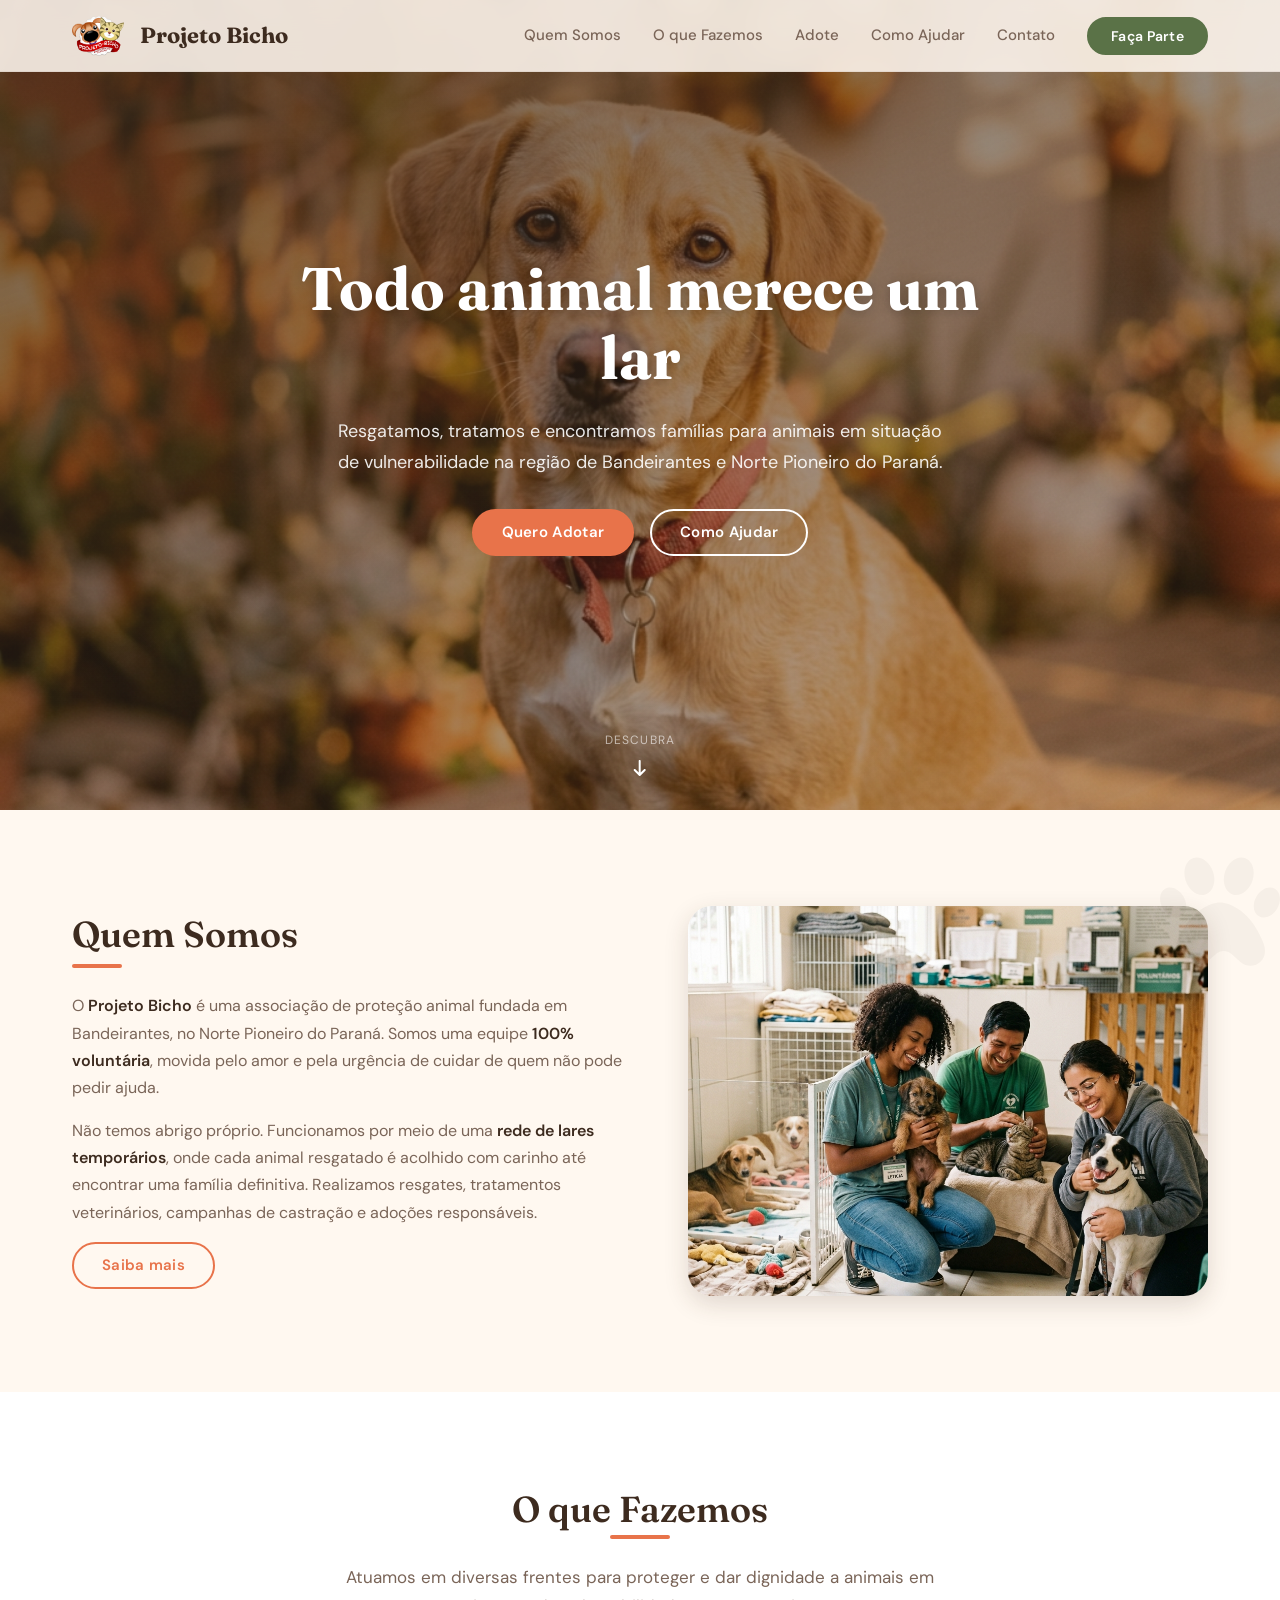
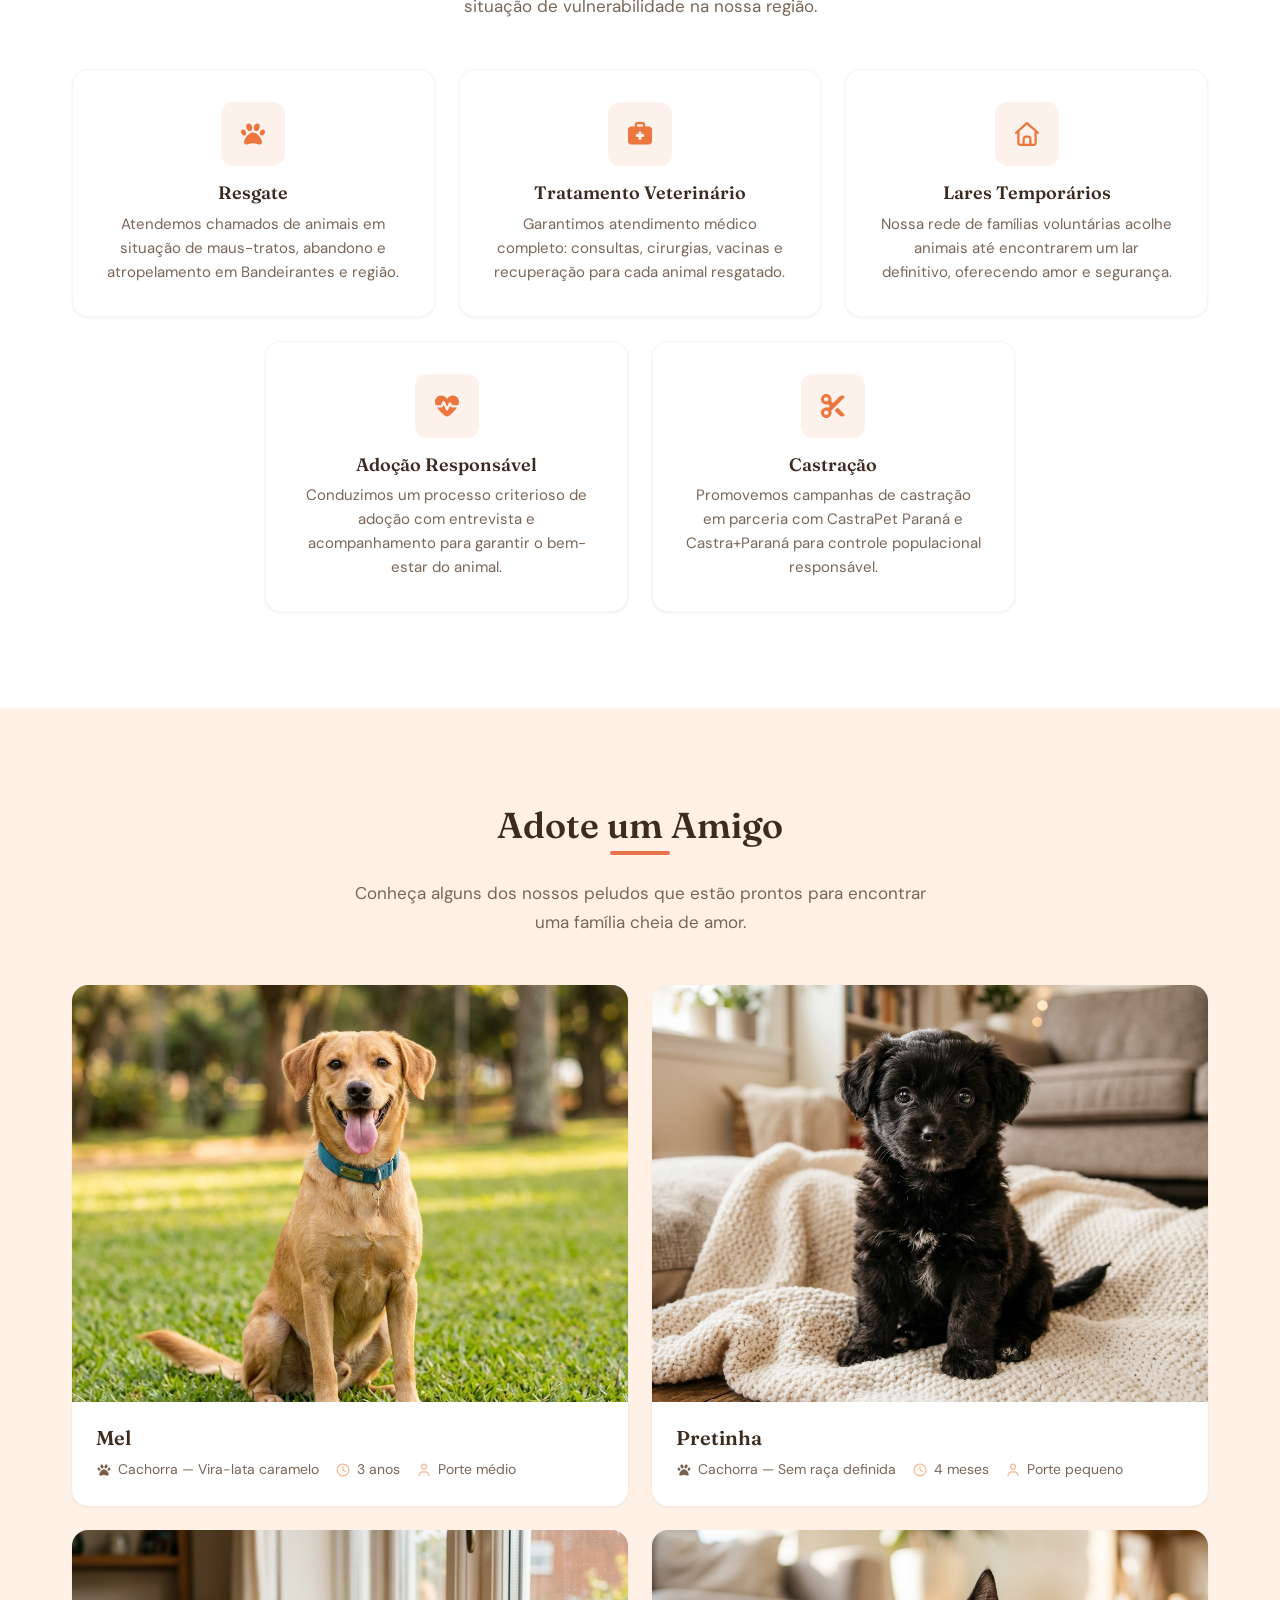
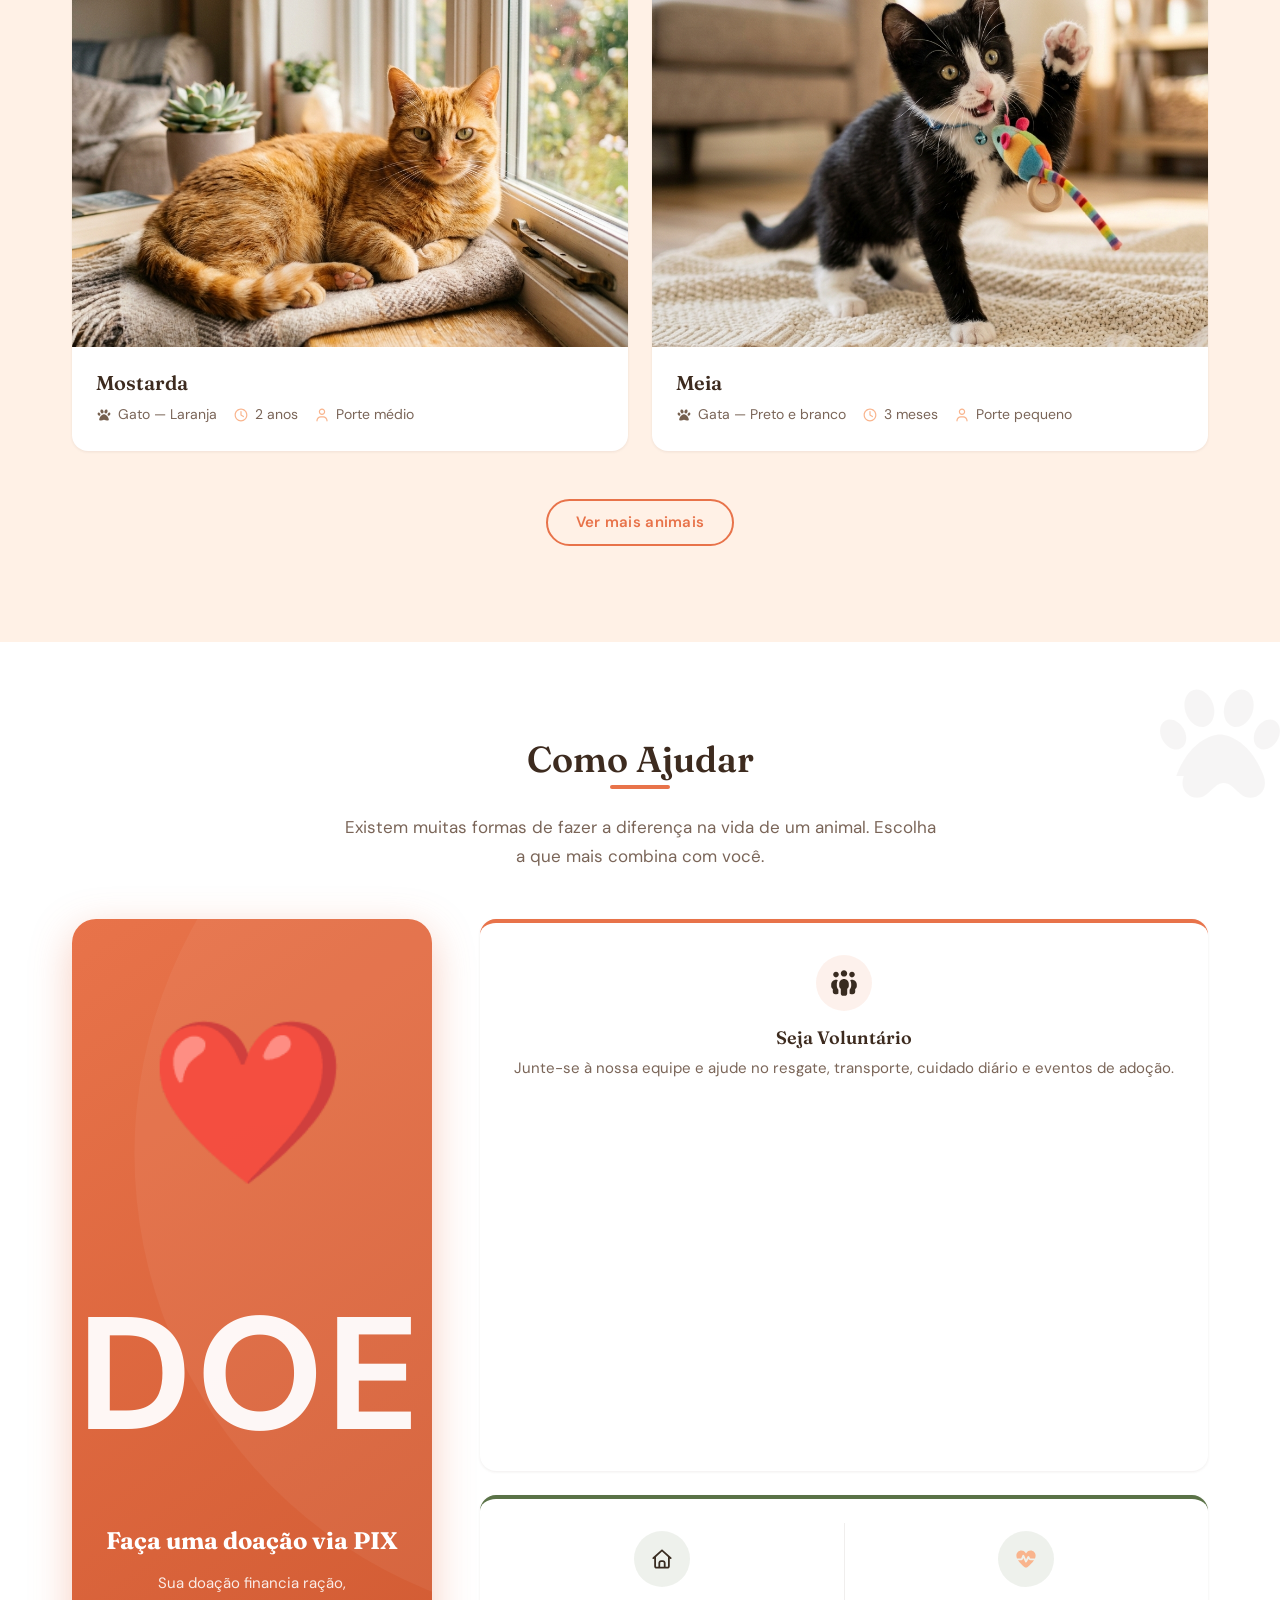
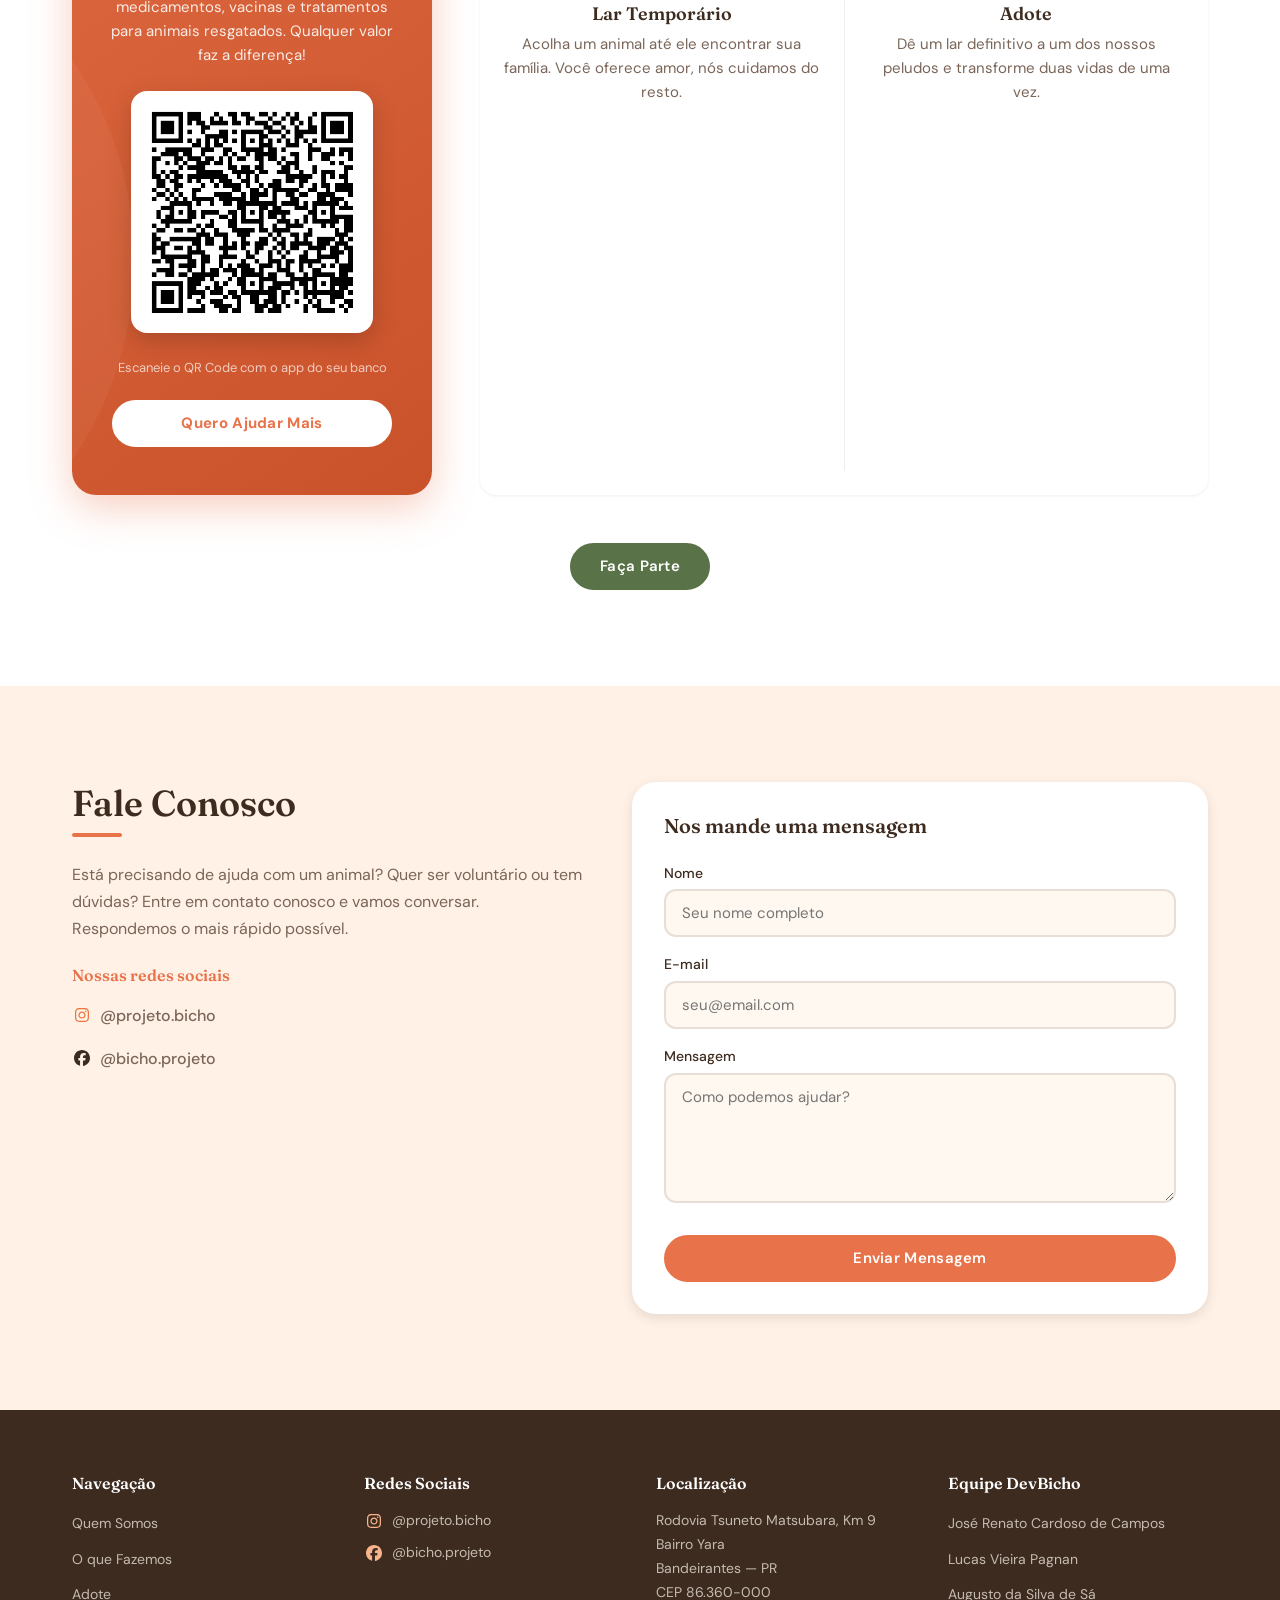
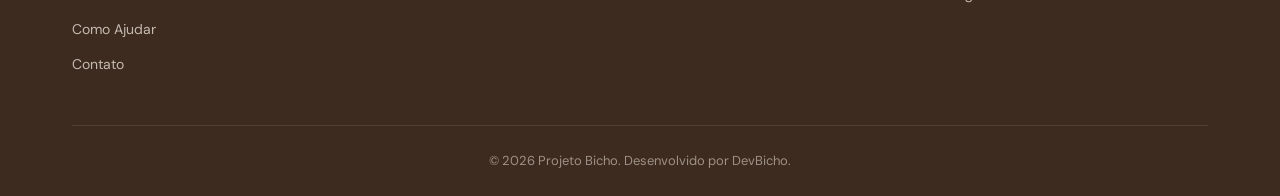
==== commit 90ac406c: "Correções menores" ====
--- a/index.html
+++ b/index.html
@@ -17,7 +17,7 @@
   <!-- ============================================================
        NAVBAR
        ============================================================ -->
-  <header class="navbar" role="banner">
+  <header class="navbar">
     <div class="container">
       <a href="index.html" class="navbar-logo" aria-label="Projeto Bicho — Página Inicial">
         <img src="img/logoprojbicho.png" alt="Logo Projeto Bicho" style="height: 40px; width: auto; margin-right: 8px;">
@@ -25,15 +25,15 @@
       </a>
 
       <input type="checkbox" id="nav-toggle" class="navbar-botao-mobile sr-only" aria-label="Abrir menu de navegação">
-      <label for="nav-toggle" class="navbar-menu-hamburguer" aria-label="Menu" role="button">
+      <label for="nav-toggle" class="navbar-menu-hamburguer">
         <span></span>
         <span></span>
         <span></span>
       </label>
 
-      <label for="nav-toggle" class="navbar-fundo-escuro" aria-hidden="true"></label>
-
-      <nav class="navbar-menu" role="navigation" aria-label="Navegação principal">
+      <label for="nav-toggle" class="navbar-fundo-escuro"></label>
+
+      <nav class="navbar-menu" aria-label="Navegação principal">
         <a href="#quem-somos" class="navbar-link">Quem Somos</a>
         <a href="#servicos" class="navbar-link">O que Fazemos</a>
         <a href="#adote" class="navbar-link">Adote</a>
@@ -198,11 +198,6 @@
             <div class="card-animal-imagem">
               <img src="img/animals/dog-1.png"
                 alt="Mel, cachorra vira-lata caramelo de porte médio, sorridente e acolhedora">
-              <span class="badge badge--success card-animal-badge">
-                <img src="img/icons/check-solid-full.svg" alt="" class="svg-icon svg-success" aria-hidden="true"
-                  style="width: 14px; height: 14px;">
-                Disponível
-              </span>
             </div>
             <div class="card-animal-informacoes">
               <h3 class="card-animal-nome">Mel</h3>
@@ -230,11 +225,6 @@
             <div class="card-animal-imagem">
               <img src="img/animals/dog-2.png"
                 alt="Pretinha, cachorra filhote de 4 meses, pelagem escura, porte pequeno">
-              <span class="badge badge--success card-animal-badge">
-                <img src="img/icons/check-solid-full.svg" alt="" class="svg-icon svg-success" aria-hidden="true"
-                  style="width: 14px; height: 14px;">
-                Disponível
-              </span>
             </div>
             <div class="card-animal-informacoes">
               <h3 class="card-animal-nome">Pretinha</h3>
@@ -261,11 +251,6 @@
           <article class="card-animal">
             <div class="card-animal-imagem">
               <img src="img/animals/cat-1.png" alt="Mostarda, gato laranja adulto de 2 anos, relaxado e dócil">
-              <span class="badge badge--success card-animal-badge">
-                <img src="img/icons/check-solid-full.svg" alt="" class="svg-icon svg-success" aria-hidden="true"
-                  style="width: 14px; height: 14px;">
-                Disponível
-              </span>
             </div>
             <div class="card-animal-informacoes">
               <h3 class="card-animal-nome">Mostarda</h3>
@@ -292,11 +277,6 @@
           <article class="card-animal">
             <div class="card-animal-imagem">
               <img src="img/animals/cat-2.png" alt="Meia, gatinha filhote preto e branco de 3 meses, pequena e curiosa">
-              <span class="badge badge--success card-animal-badge">
-                <img src="img/icons/check-solid-full.svg" alt="" class="svg-icon svg-success" aria-hidden="true"
-                  style="width: 14px; height: 14px;">
-                Disponível
-              </span>
             </div>
             <div class="card-animal-informacoes">
               <h3 class="card-animal-nome">Meia</h3>
@@ -345,7 +325,7 @@
 
           <!-- DESTAQUE: Doe via PIX -->
           <aside class="ajuda-doacao">
-            <div class="ajuda-doacao-badge">❤️ Doe</div>
+            <span class="ajuda-doacao-badge">❤️ Doe</span>
             <h3 class="ajuda-doacao-titulo">Faça uma doação via PIX</h3>
             <p class="ajuda-doacao-descricao">
               Sua doação financia ração, medicamentos, vacinas e tratamentos para animais resgatados. Qualquer valor faz
@@ -468,7 +448,7 @@
   <!-- ============================================================
        FOOTER
        ============================================================ -->
-  <footer class="footer" role="contentinfo">
+  <footer class="footer">
     <div class="container">
       <div class="footer-grid">
 
--- a/style.css
+++ b/style.css
@@ -275,21 +275,7 @@
   box-shadow: var(--shadow-lg);
 }
 
-.badge {
-  display: inline-flex;
-  align-items: center;
-  gap: 6px;
-  padding: 4px 14px;
-  font-size: 0.8125rem;
-  font-weight: 600;
-  border-radius: var(--radius-full);
-  line-height: 1.5;
-}
-
-.badge--success {
-  background: rgba(90, 114, 71, 0.12);
-  color: var(--color-accent);
-}
+
 
 .navbar {
   position: fixed;
@@ -620,11 +606,6 @@
   transform: scale(1.05);
 }
 
-.card-animal-badge {
-  position: absolute;
-  top: var(--space-md);
-  right: var(--space-md);
-}
 
 .card-animal-informacoes {
   padding: var(--space-lg);
@@ -698,15 +679,11 @@
   display: inline-flex;
   align-items: center;
   gap: 6px;
-  background: rgba(255, 255, 255, 0.2);
-  border: 1px solid rgba(255, 255, 255, 0.35);
-  border-radius: var(--radius-full);
-  padding: 6px 18px;
-  font-size: 0.8125rem;
+  font-size: 10rem;
   font-weight: 700;
   letter-spacing: 0.05em;
   text-transform: uppercase;
-  backdrop-filter: blur(4px);
+  color: rgba(255, 255, 255, 0.95);
 }
 
 .ajuda-doacao-titulo {
@@ -1316,6 +1293,7 @@
 
 .section--paw-bg::before {
   content: '';
+  display: none;
   position: absolute;
   top: 40px;
   right: 0;
@@ -1328,6 +1306,12 @@
   pointer-events: none;
 }
 
+@media (min-width: 768px) {
+  .section--paw-bg::before {
+    display: block;
+  }
+}
+
 .svg-icon {
   display: inline-block;
 }
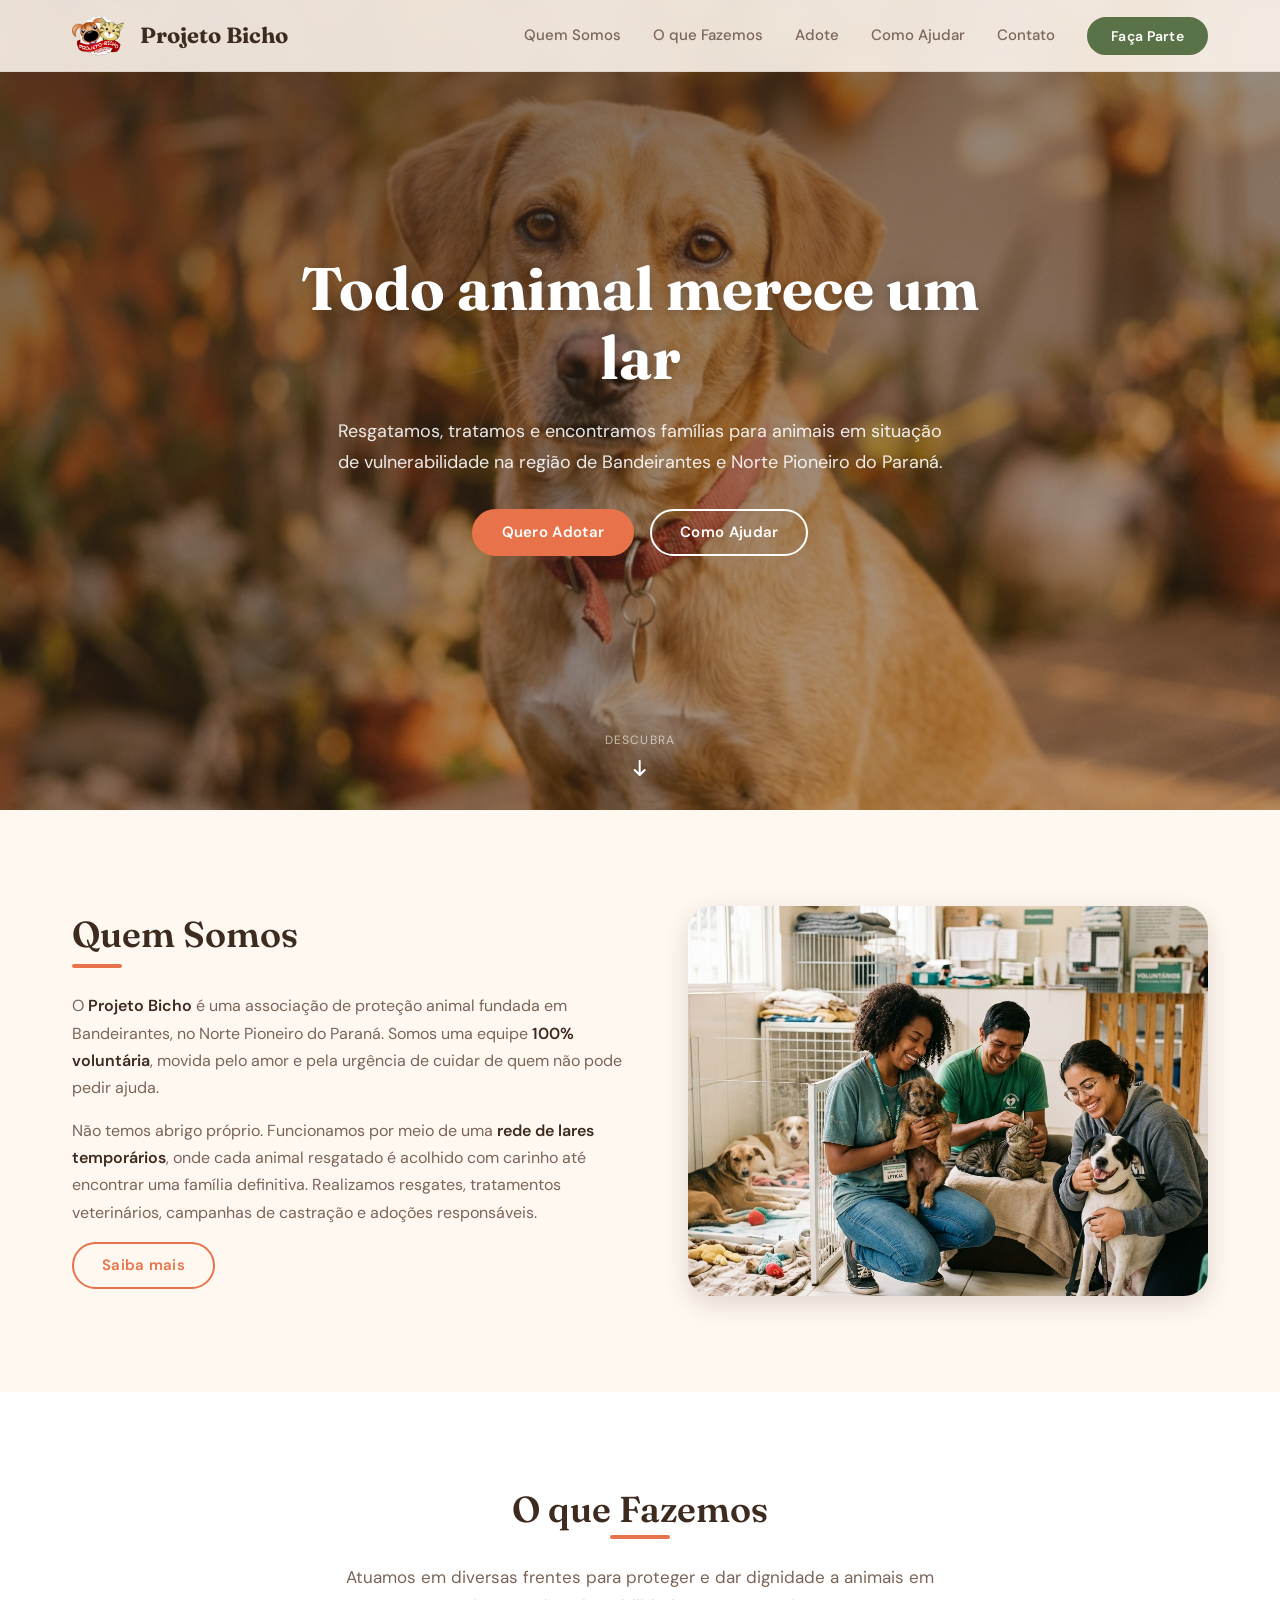
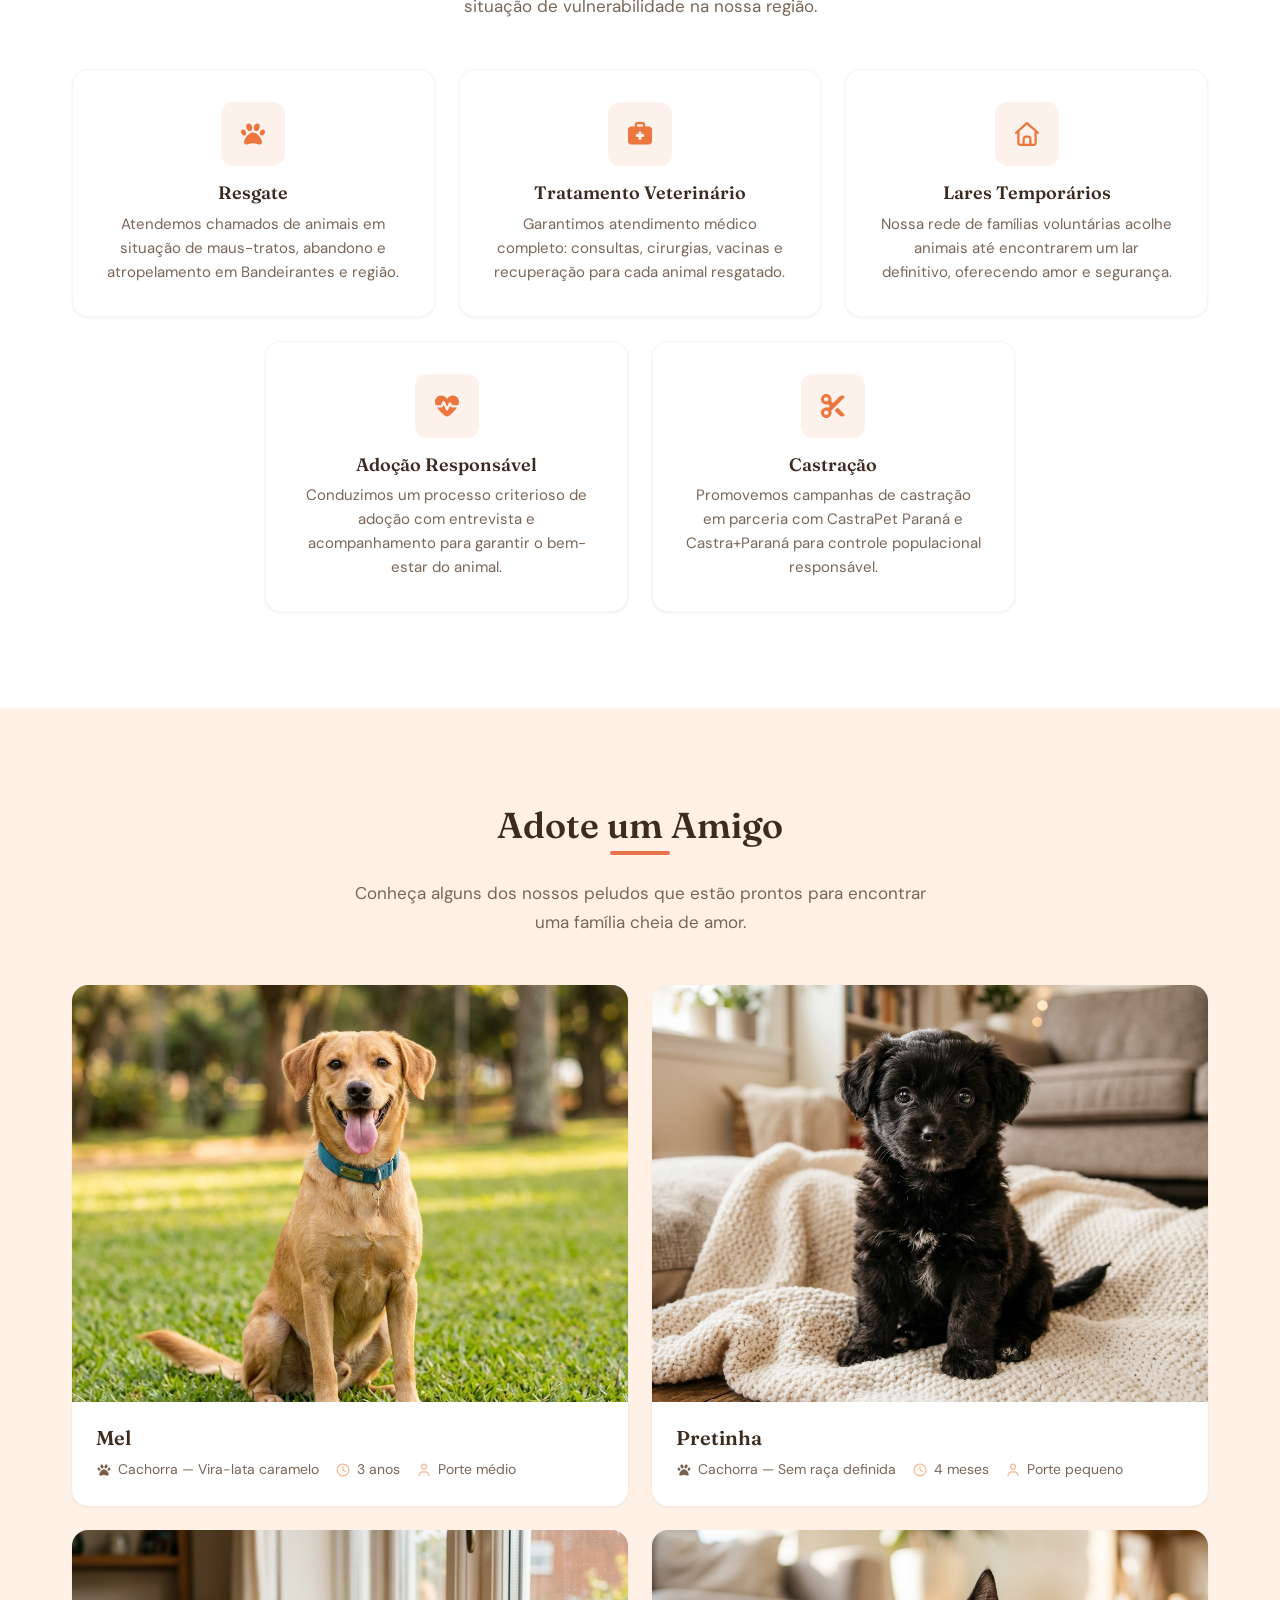
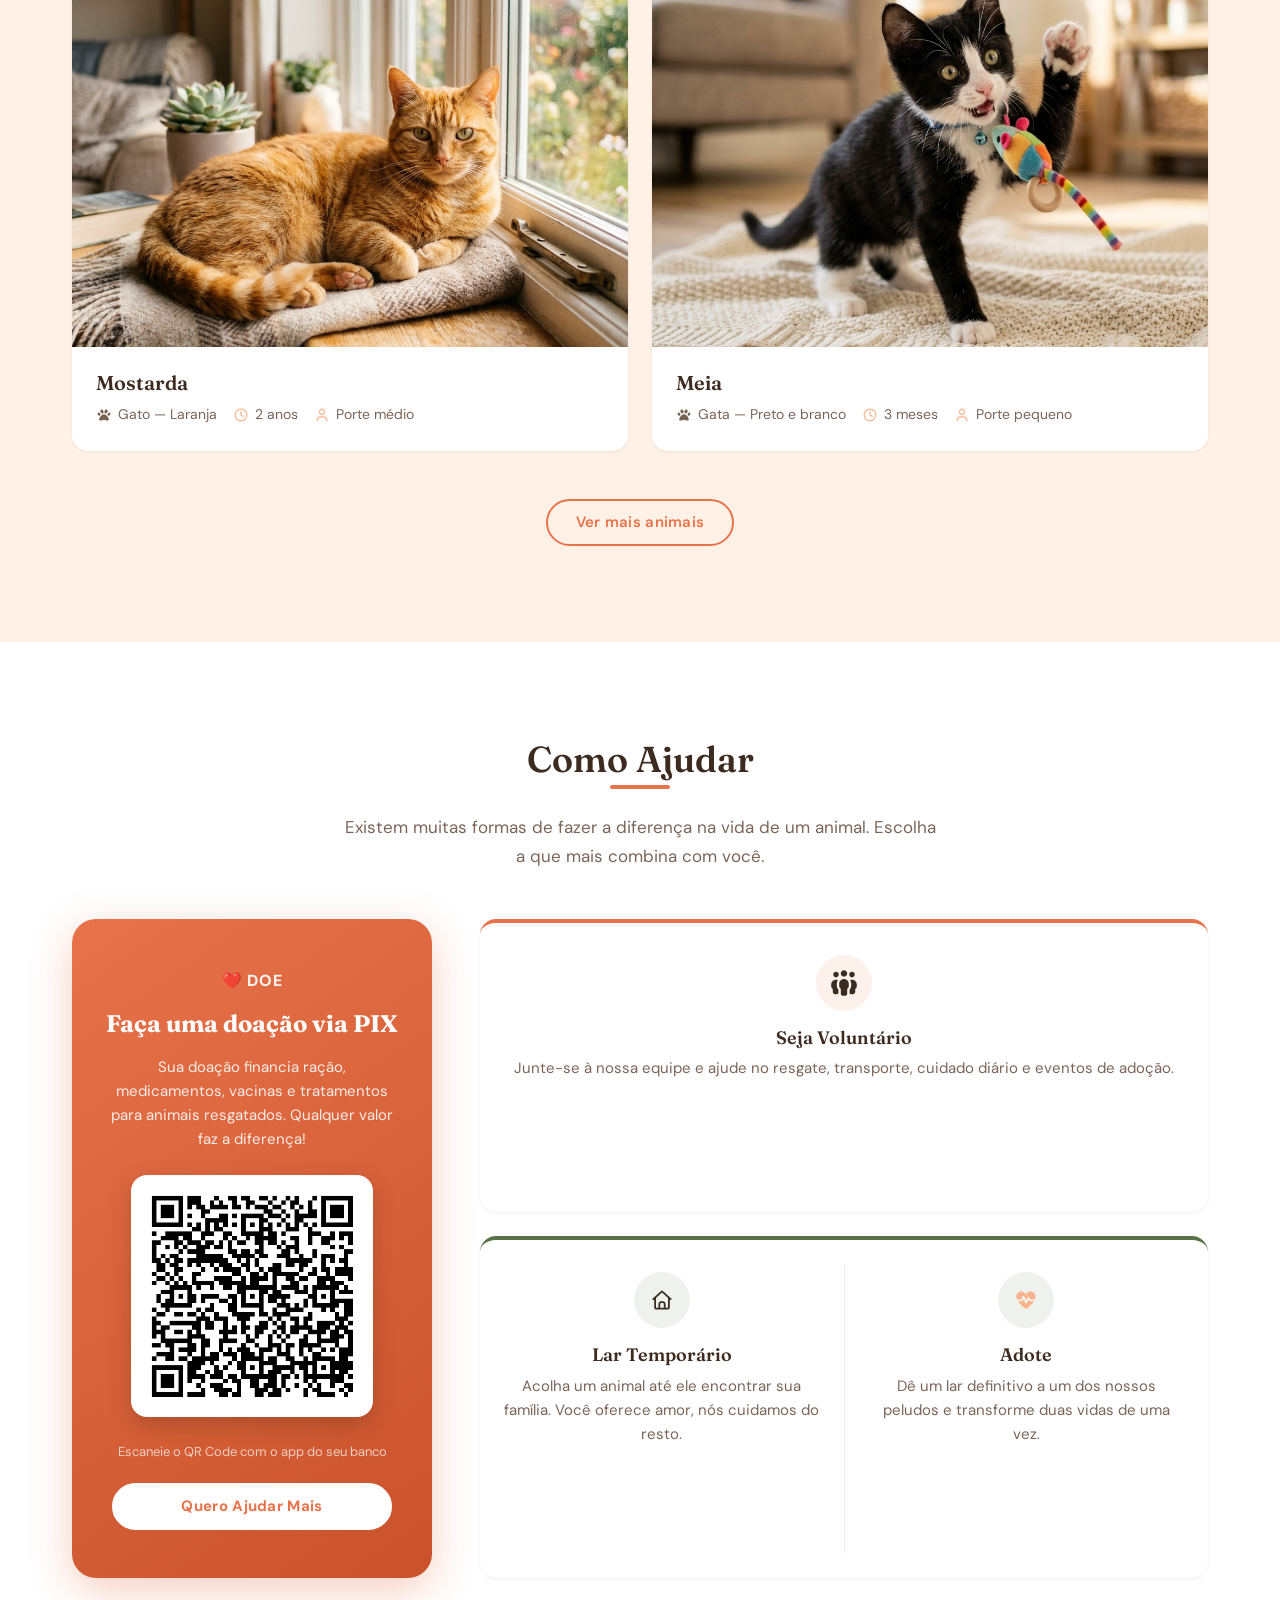
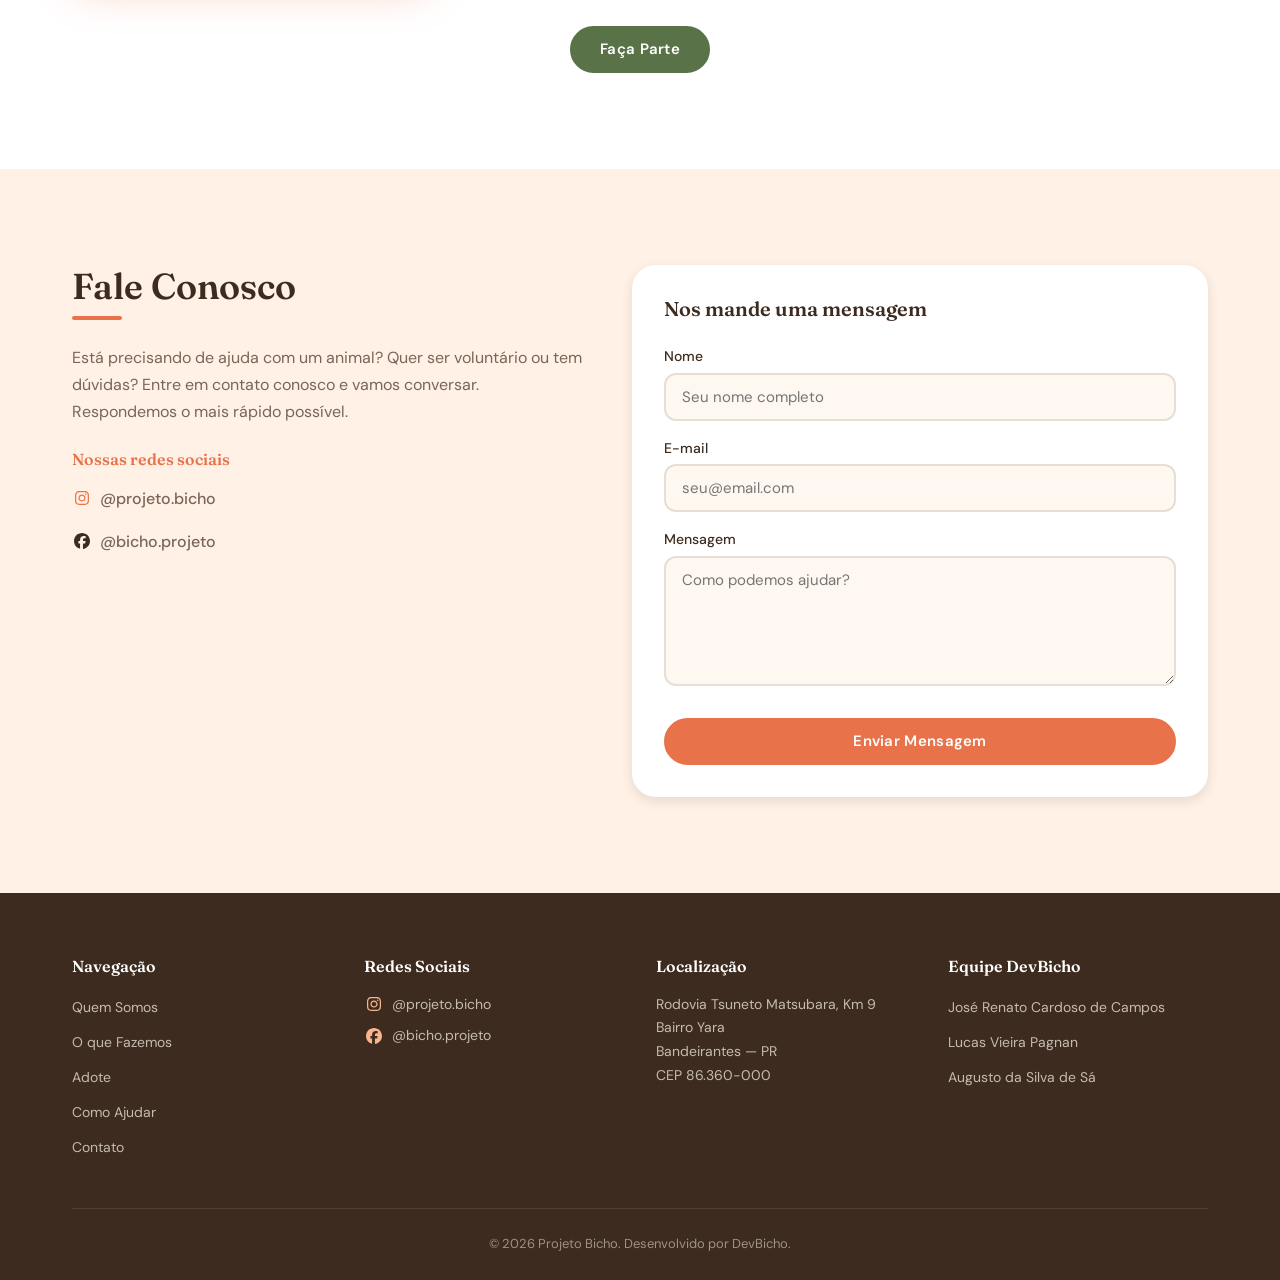
==== commit a01a6219: "remove bg" ====
--- a/index.html
+++ b/index.html
@@ -74,7 +74,7 @@
     <!-- ============================================================
          QUEM SOMOS
          ============================================================ -->
-    <section id="quem-somos" class="section section--paw-bg">
+    <section id="quem-somos" class="section">
       <div class="container">
         <div class="quem-somos-grid">
           <div class="quem-somos-texto">
@@ -312,7 +312,7 @@
     <!-- ============================================================
          COMO AJUDAR
          ============================================================ -->
-    <section id="como-ajudar" class="section section--paw-bg" style="background: var(--color-surface);">
+    <section id="como-ajudar" class="section" style="background: var(--color-surface);">
       <div class="container">
         <div class="section-cabecalho">
           <h2 class="section-titulo">Como Ajudar</h2>
--- a/style.css
+++ b/style.css
@@ -667,19 +667,12 @@
   overflow: hidden;
 }
 
-.ajuda-doacao::before {
-  content: '';
-  position: absolute;
-  inset: 0;
-  background: url('data:image/svg+xml,<svg xmlns="http://www.w3.org/2000/svg" viewBox="0 0 200 200"><circle cx="160" cy="40" r="80" fill="rgba(255,255,255,0.05)"/><circle cx="20" cy="160" r="60" fill="rgba(255,255,255,0.04)"/></svg>') no-repeat center/cover;
-  pointer-events: none;
-}
 
 .ajuda-doacao-badge {
   display: inline-flex;
   align-items: center;
   gap: 6px;
-  font-size: 10rem;
+  font-size: 1rem;
   font-weight: 700;
   letter-spacing: 0.05em;
   text-transform: uppercase;
@@ -1287,30 +1280,6 @@
   border: 0;
 }
 
-.section--paw-bg {
-  position: relative;
-}
-
-.section--paw-bg::before {
-  content: '';
-  display: none;
-  position: absolute;
-  top: 40px;
-  right: 0;
-  width: 120px;
-  height: 120px;
-  opacity: 0.04;
-  background-image: url("data:image/svg+xml,%3Csvg xmlns='http://www.w3.org/2000/svg' viewBox='0 0 512 512'%3E%3Cpath fill='%233D2B1F' d='M226.5 92.9c14.3 42.9-.3 86.2-32.6 96.8s-70.1-15.6-84.4-58.5s.3-86.2 32.6-96.8s70.1 15.6 84.4 58.5zM100.4 198.6c18.9 32.4 14.3 70.1-10.2 84.1s-59.7-.9-78.5-33.3S-2.7 179.3 21.8 165.3s59.7 .9 78.5 33.3zM69.2 401.2C121.6 259.9 214.7 224 256 224s134.4 35.9 186.8 177.2c3.6 9.7 5.2 20.1 5.2 30.5v.1c0 34.5-27.9 62.2-62.2 62.2c-15.2 0-29.8-5.5-41.2-15.4l-42.3-36.6c-8.5-7.4-19.3-11.4-30.4-11.4s-21.9 4-30.4 11.4l-42.3 36.6c-11.4 9.9-26 15.4-41.2 15.4C123.9 494 96 466.3 96 431.8v-.1c0-10.4 1.6-20.8 5.2-30.5zM421.8 282.7c-24.5-14-29.1-51.7-10.2-84.1s54-47.3 78.5-33.3s29.1 51.7 10.2 84.1s-54 47.3-78.5 33.3zM310.1 189.7c-32.3-10.6-46.9-53.9-32.6-96.8s52.1-69.1 84.4-58.5s46.9 53.9 32.6 96.8s-52.1 69.1-84.4 58.5z'/%3E%3C/svg%3E");
-  background-size: contain;
-  background-repeat: no-repeat;
-  pointer-events: none;
-}
-
-@media (min-width: 768px) {
-  .section--paw-bg::before {
-    display: block;
-  }
-}
 
 .svg-icon {
   display: inline-block;
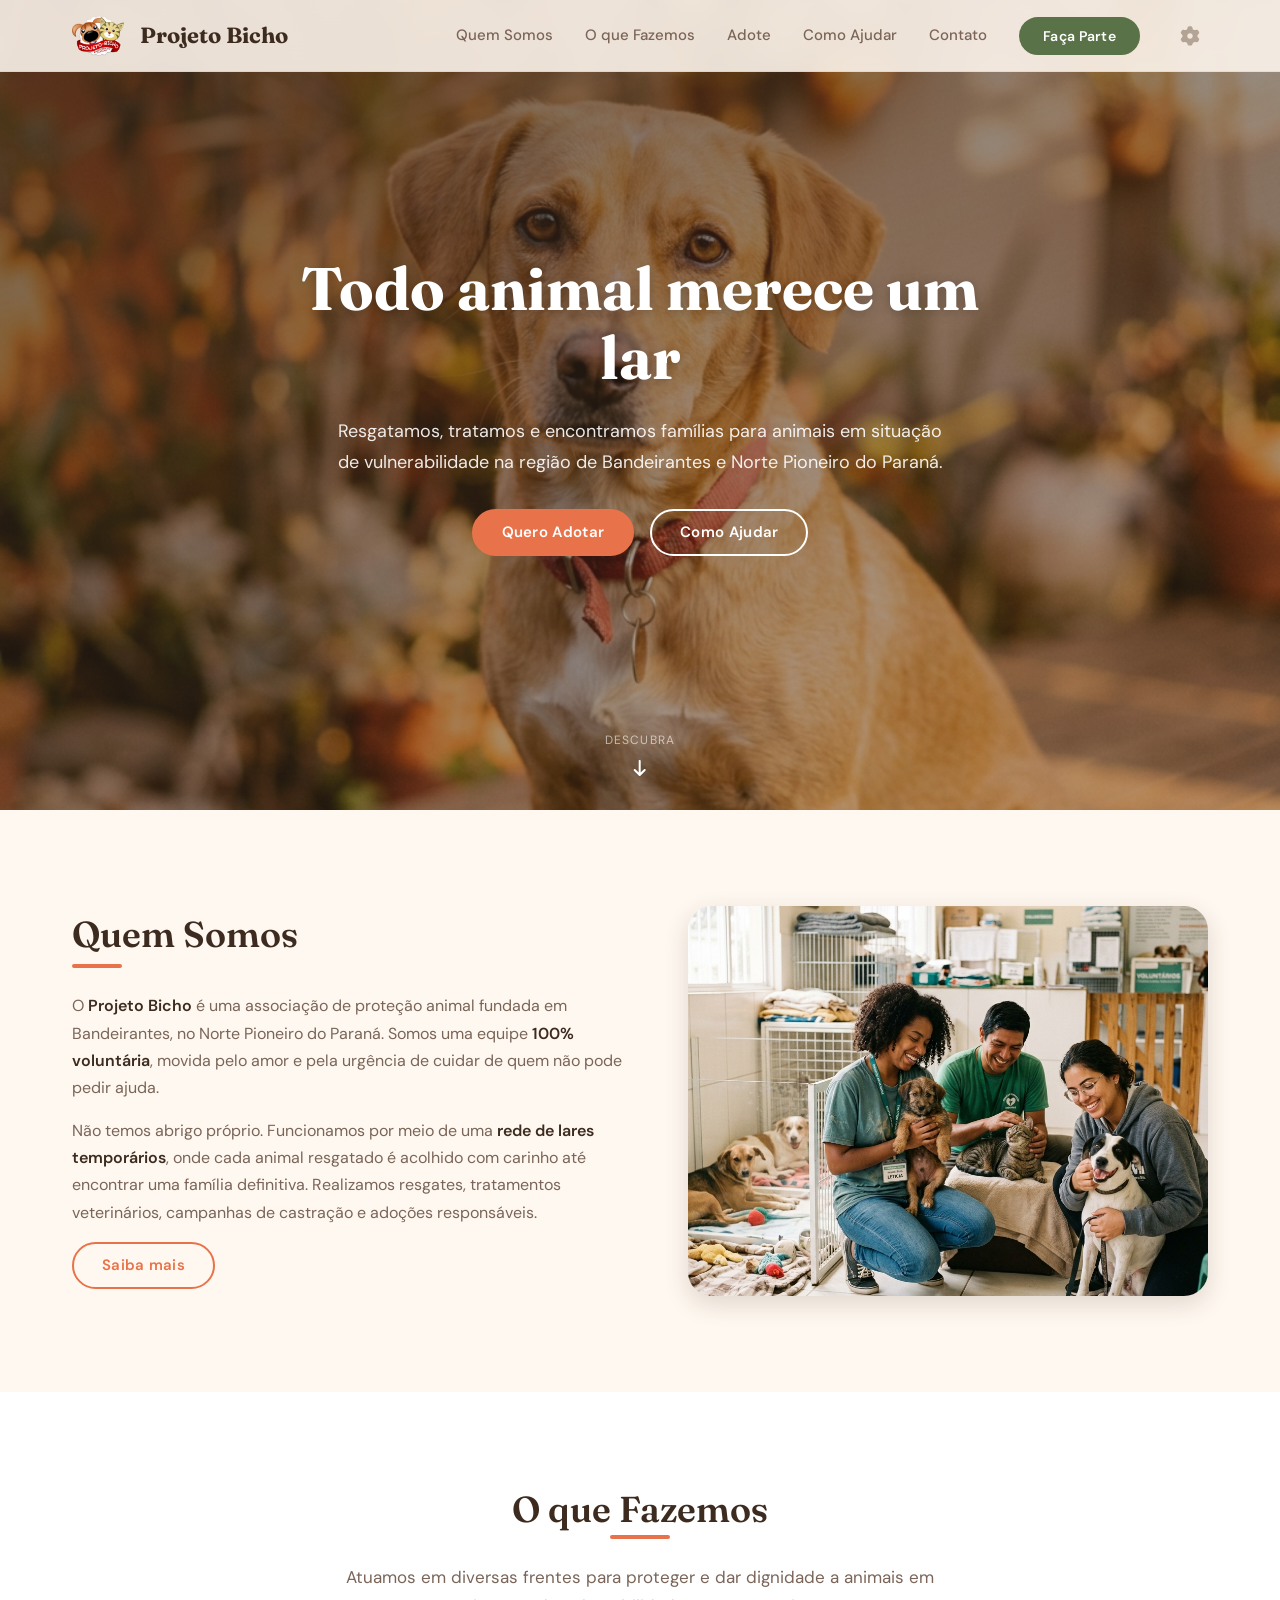
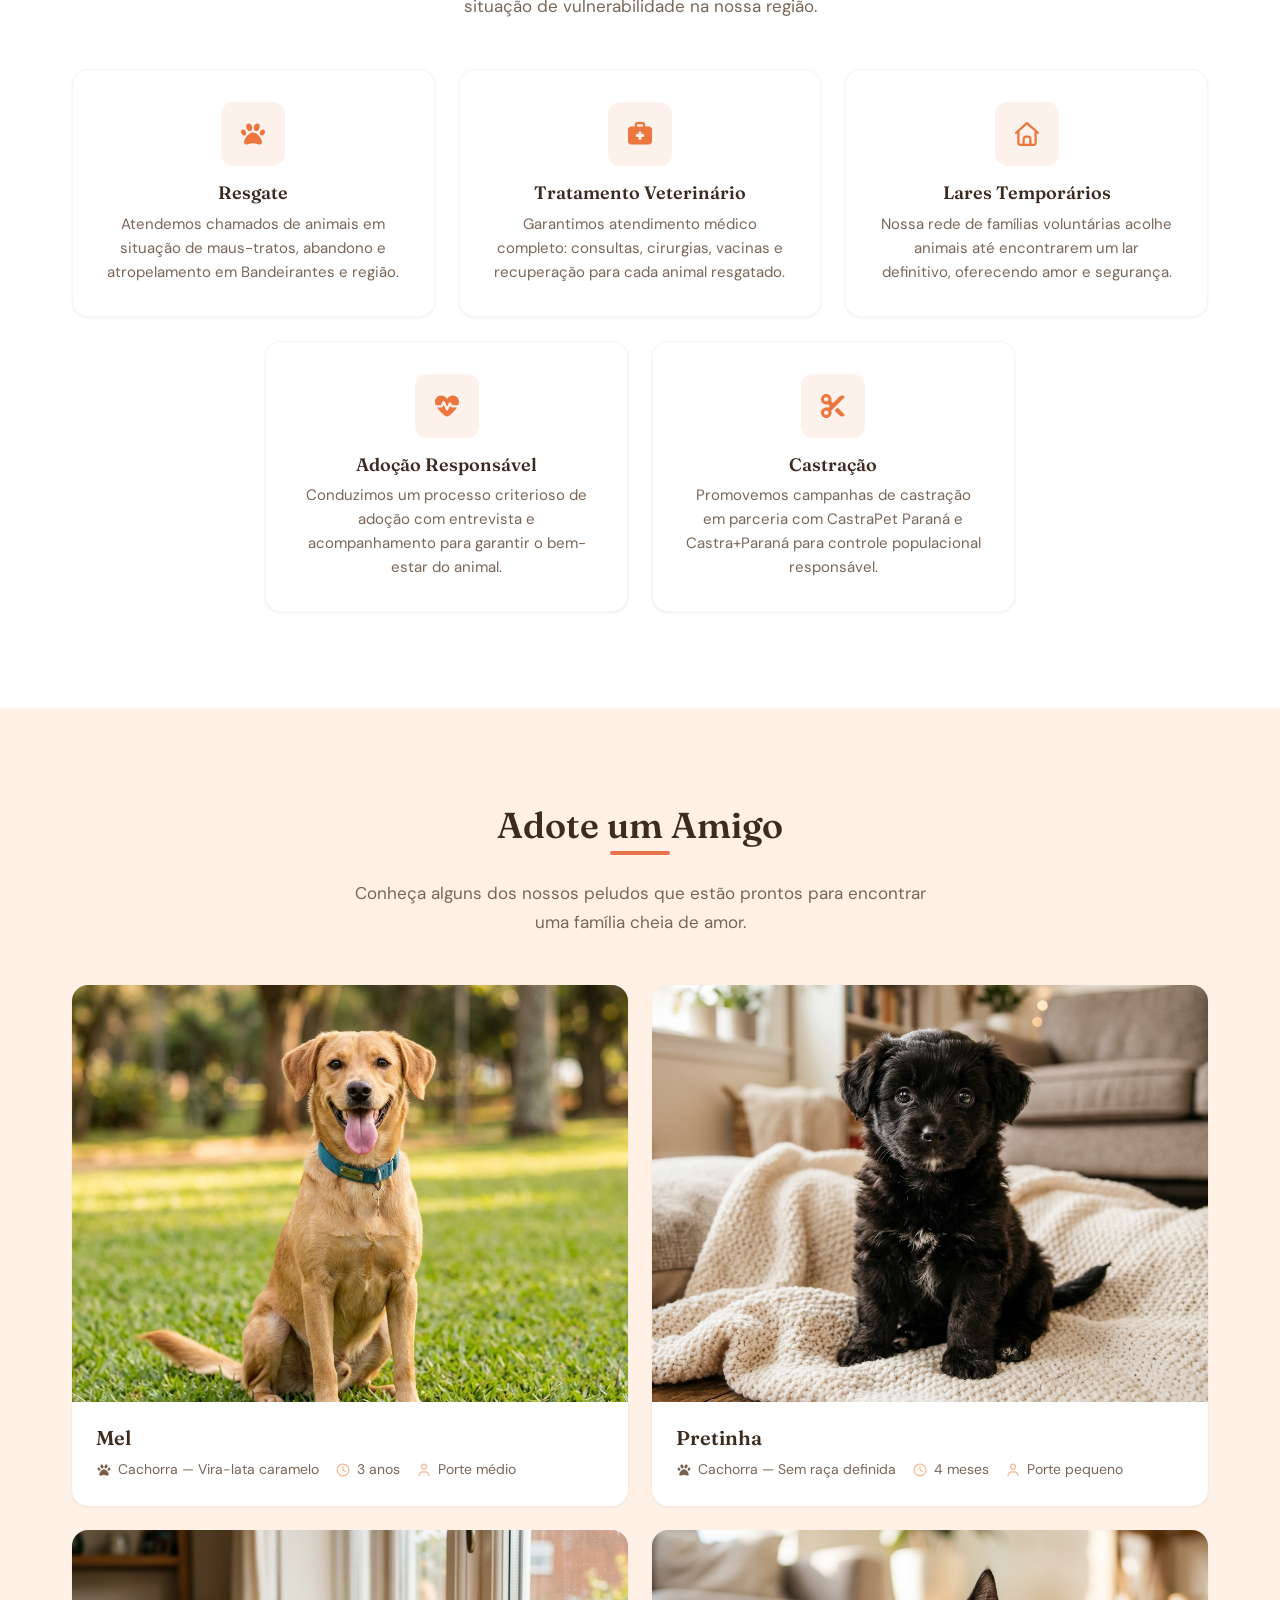
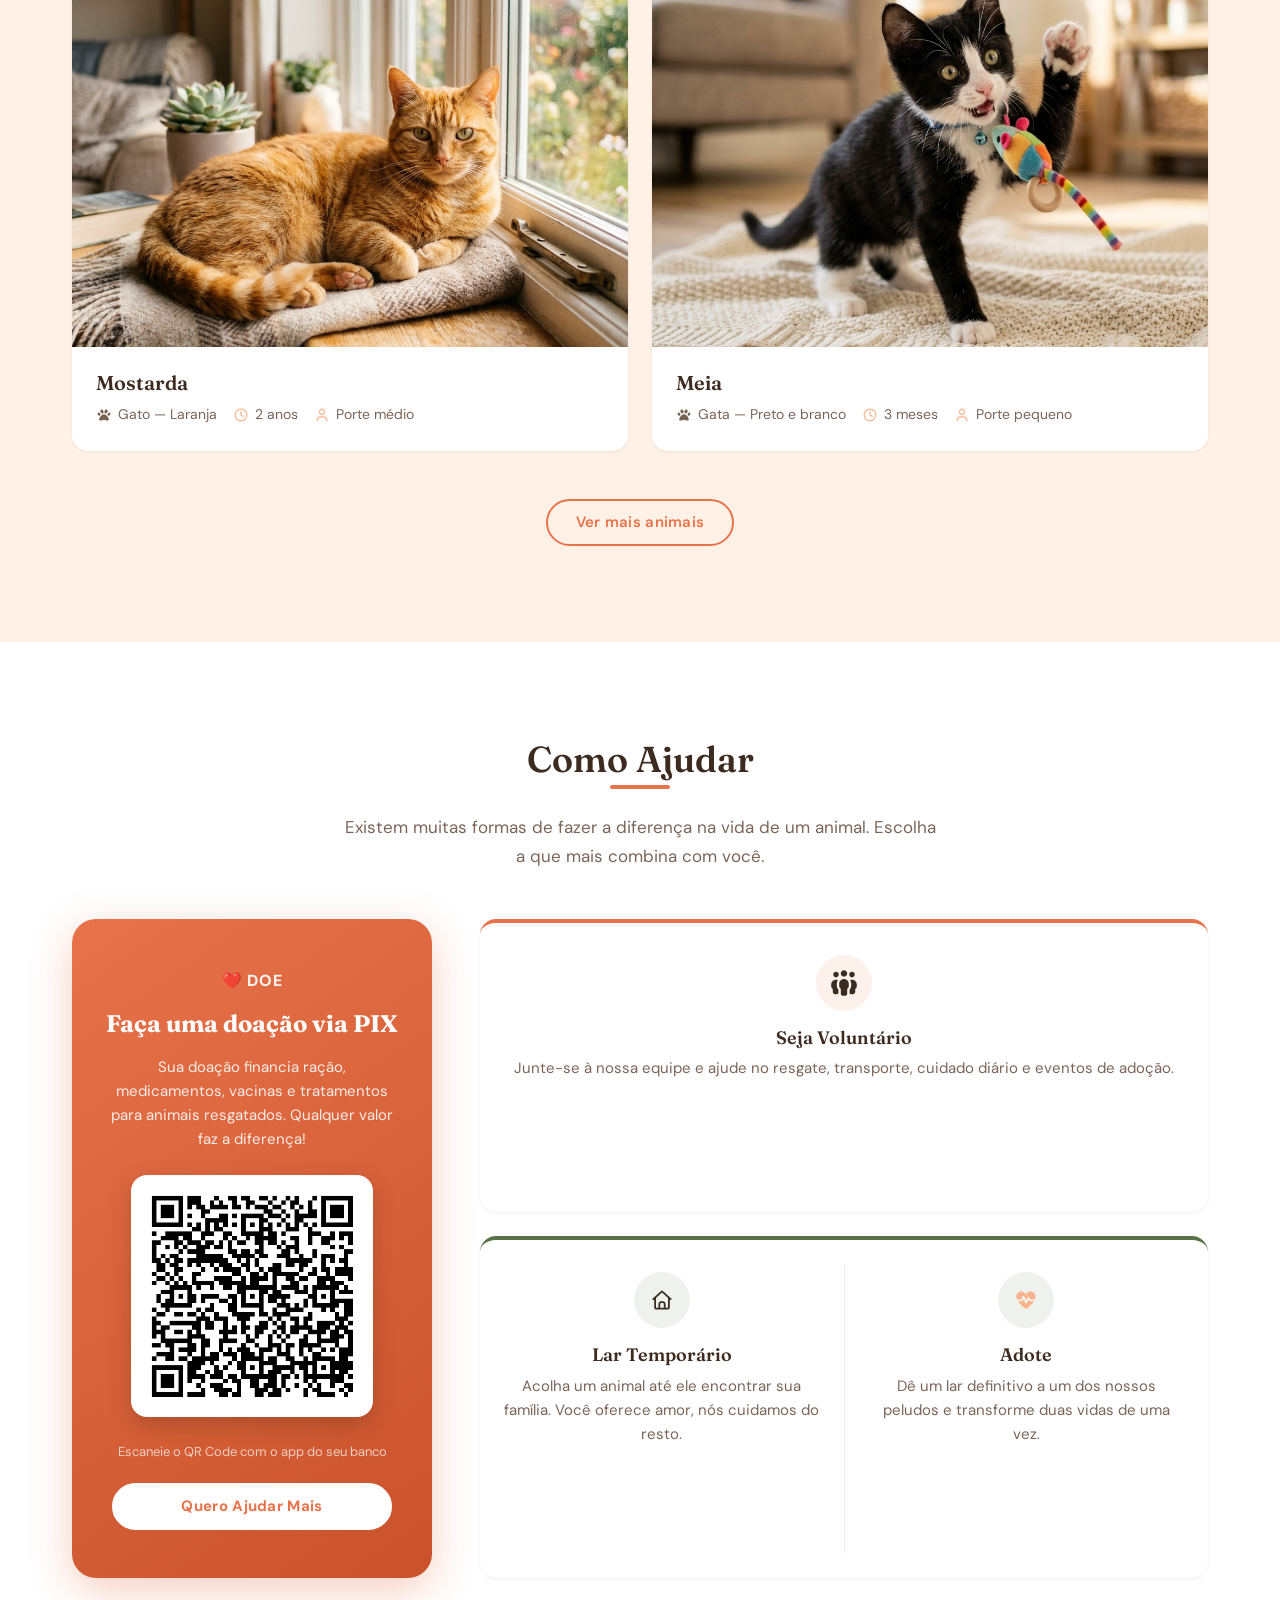
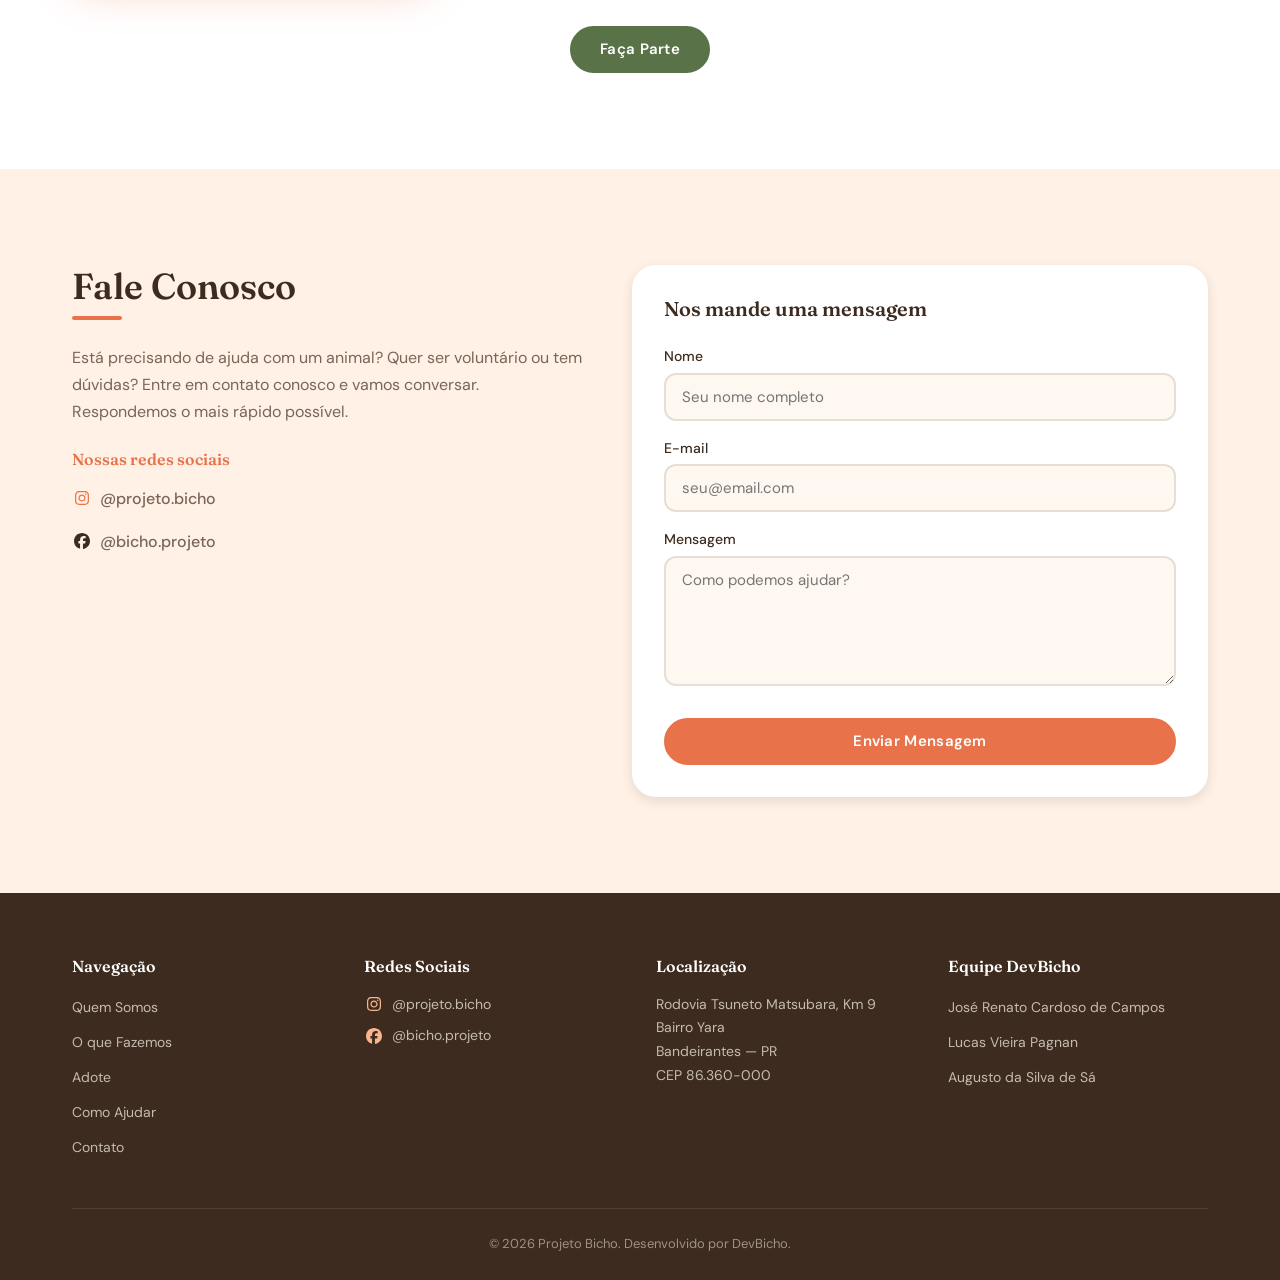
==== commit 45487984: "feat(projeto2): implementa página Adm com CRUD de usuários via Local Storage - Cria adm.html com lay" ====
--- a/index.html
+++ b/index.html
@@ -40,6 +40,10 @@
         <a href="#como-ajudar" class="navbar-link">Como Ajudar</a>
         <a href="#contato" class="navbar-link">Contato</a>
         <a href="cadastro.html" class="btn btn--accent navbar-cta">Faça Parte</a>
+        <a href="adm.html" class="navbar-adm" title="Administração" aria-label="Administração">
+          <img src="img/icons/gear.svg" alt="" class="svg-icon svg-muted" aria-hidden="true"
+            style="width: 20px; height: 20px;">
+        </a>
       </nav>
     </div>
   </header>
--- a/style.css
+++ b/style.css
@@ -1307,4 +1307,21 @@
 
 .svg-white {
   filter: brightness(0) saturate(100%) invert(100%);
+}
+
+/* ── Navbar Admin ── */
+.navbar-adm {
+  display: inline-flex;
+  align-items: center;
+  justify-content: center;
+  width: 36px;
+  height: 36px;
+  border-radius: var(--radius-sm);
+  transition: background var(--transition-fast), opacity var(--transition-fast);
+  opacity: 0.5;
+}
+
+.navbar-adm:hover {
+  background: rgba(61, 43, 31, 0.06);
+  opacity: 1;
 }
